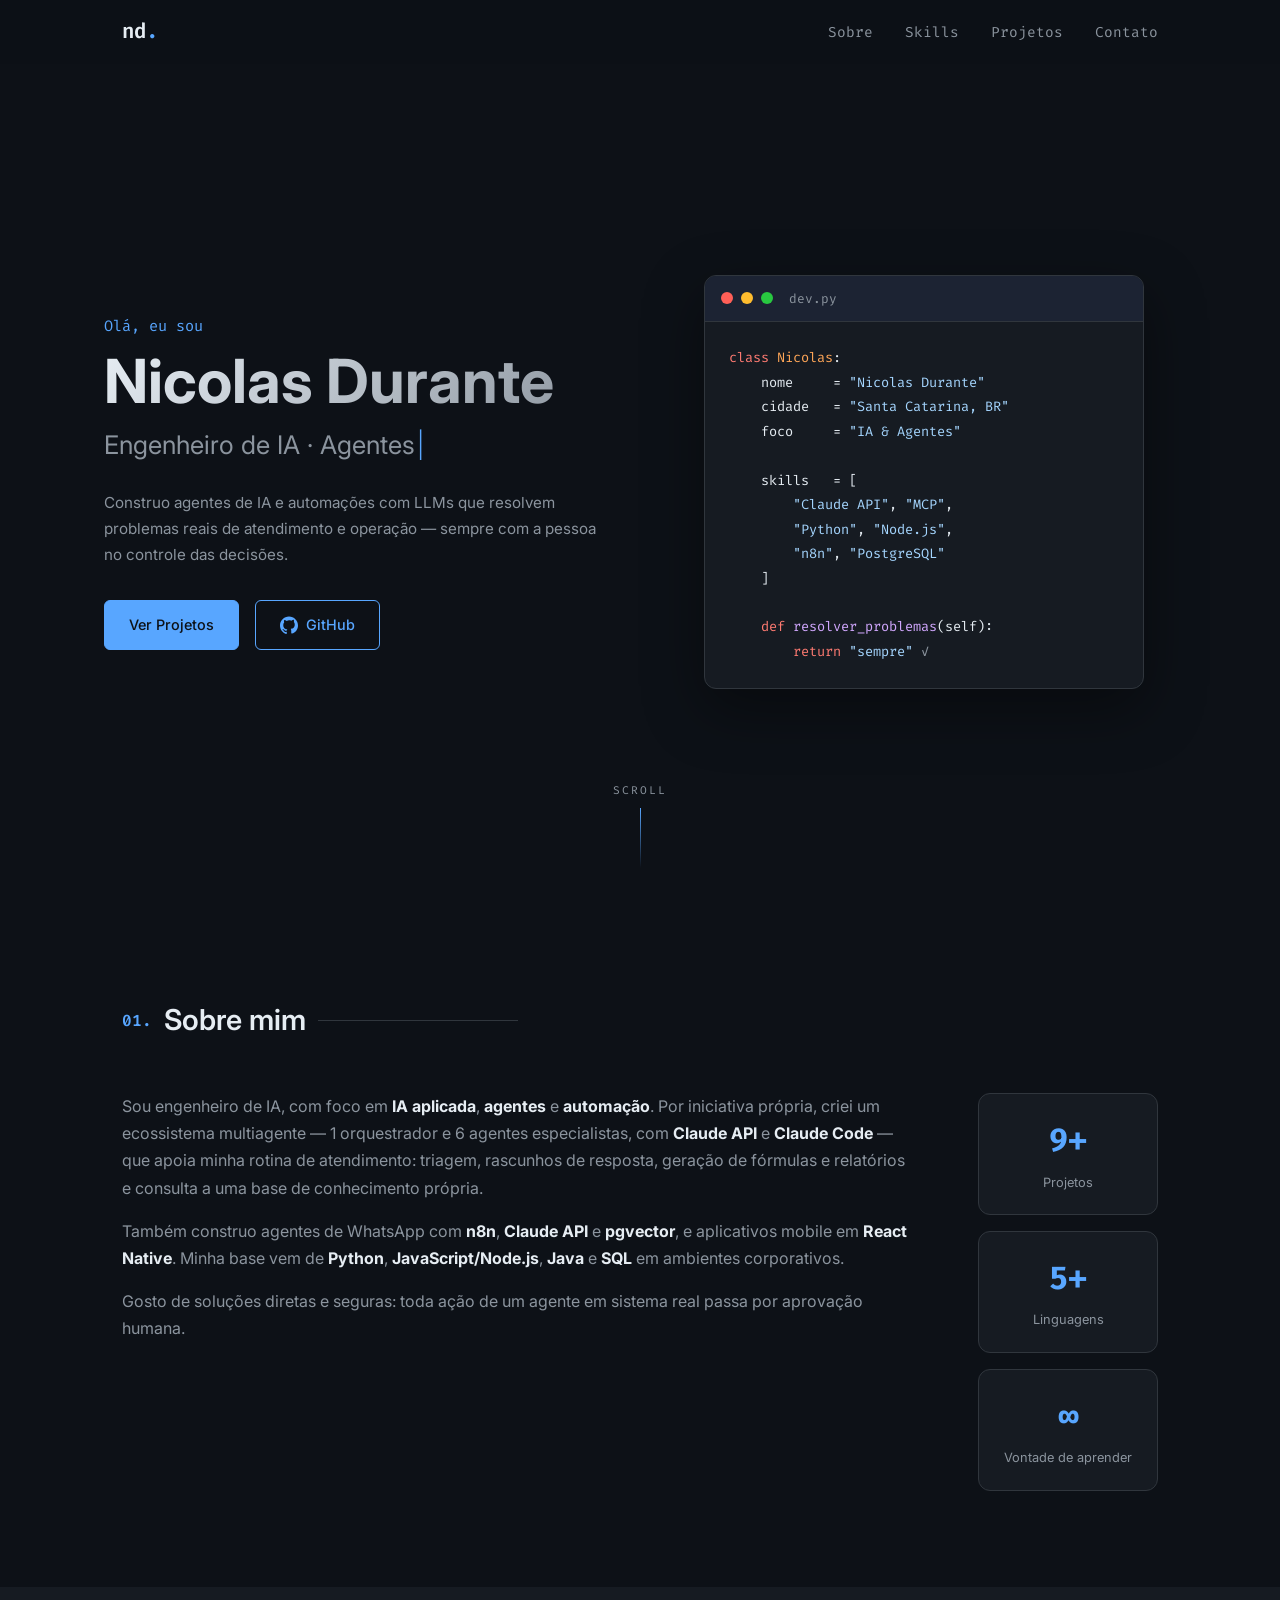
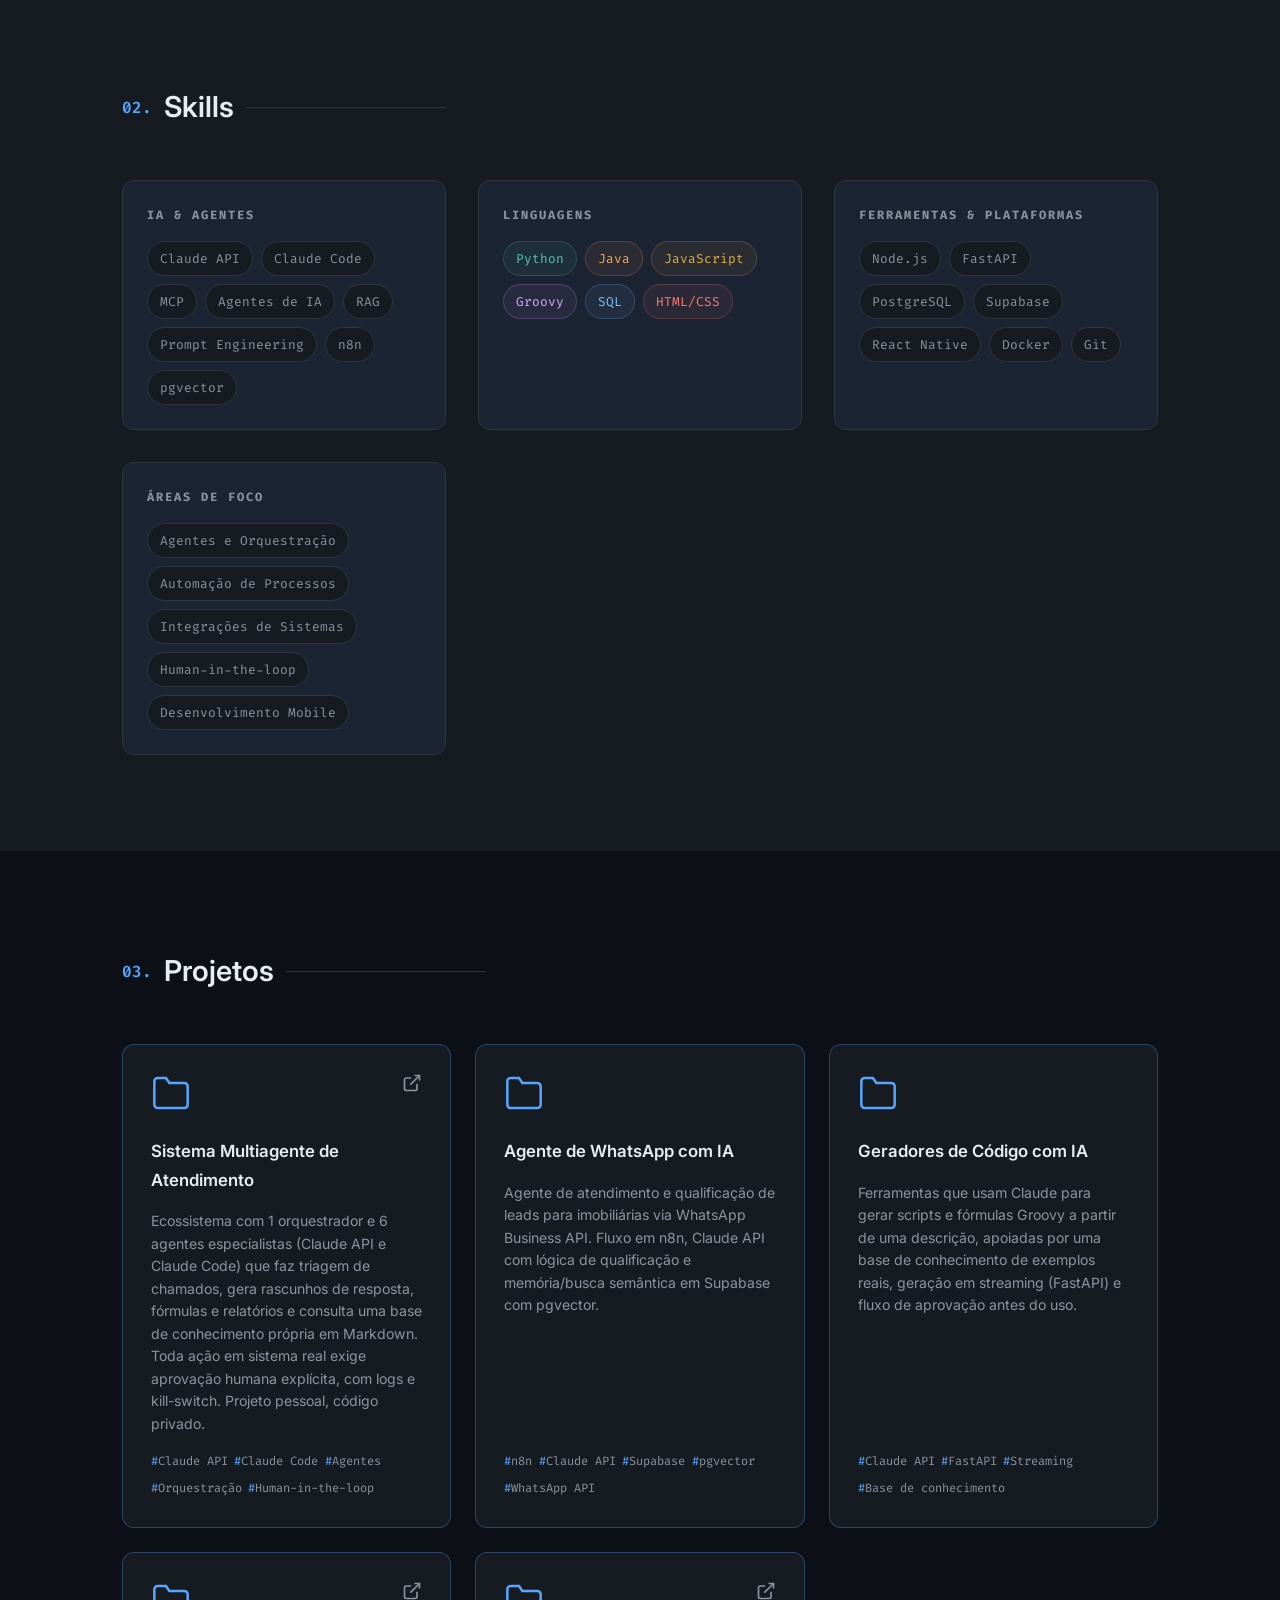
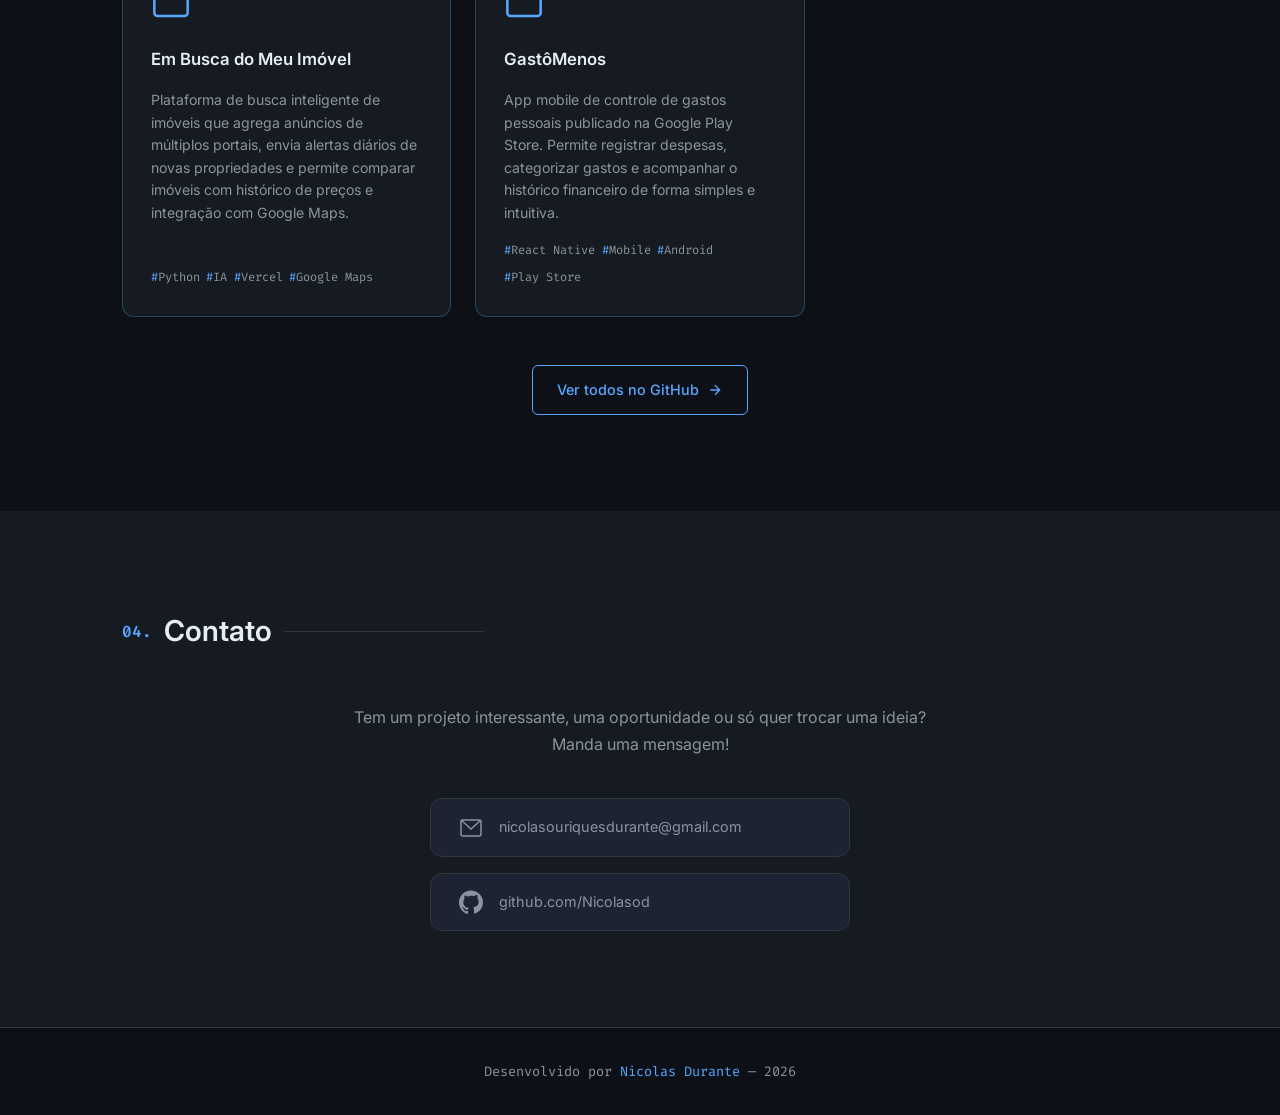
==== index.html @ 7f14b73c "Página visual do sistema multiagente e link no card do portfólio Co-Authored-By: Claude Sonnet 5.5 <" ====
<!DOCTYPE html>
<html lang="pt-BR">
<head>
  <meta charset="UTF-8" />
  <meta name="viewport" content="width=device-width, initial-scale=1.0" />
  <title>Nicolas Durante — Engenheiro de IA | Agentes e Automação</title>
  <meta name="description" content="Nicolas Durante — Engenheiro de IA focado em IA aplicada: agentes, LLMs e automação de processos." />
  <link rel="stylesheet" href="style.css" />
  <link rel="preconnect" href="https://fonts.googleapis.com" />
  <link href="https://fonts.googleapis.com/css2?family=Inter:wght@300;400;500;600;700&family=Fira+Code:wght@400;500&display=swap" rel="stylesheet" />
</head>
<body>

  <!-- NAV -->
  <nav id="navbar">
    <div class="nav-inner">
      <span class="nav-logo">nd<span class="accent">.</span></span>
      <ul class="nav-links">
        <li><a href="#sobre">Sobre</a></li>
        <li><a href="#skills">Skills</a></li>
        <li><a href="#projetos">Projetos</a></li>
        <li><a href="#contato">Contato</a></li>
      </ul>
      <button class="hamburger" id="hamburger" aria-label="Menu">
        <span></span><span></span><span></span>
      </button>
    </div>
  </nav>

  <!-- HERO -->
  <section id="hero">
    <div class="hero-content">
      <p class="hero-greeting">Olá, eu sou</p>
      <h1 class="hero-name">Nicolas Durante</h1>
      <h2 class="hero-role">Engenheiro de IA · <span class="typed-wrapper"><span id="typed"></span><span class="cursor">|</span></span></h2>
      <p class="hero-desc">
        Construo agentes de IA e automações com LLMs que resolvem problemas reais de atendimento e operação — sempre com a pessoa no controle das decisões.
      </p>
      <div class="hero-buttons">
        <a href="#projetos" class="btn btn-primary">Ver Projetos</a>
        <a href="https://github.com/Nicolasod" target="_blank" rel="noopener" class="btn btn-outline">
          <svg width="18" height="18" viewBox="0 0 24 24" fill="currentColor"><path d="M12 .5C5.37.5 0 5.87 0 12.5c0 5.31 3.435 9.815 8.205 11.405.6.11.82-.26.82-.577v-2.234c-3.338.726-4.033-1.416-4.033-1.416-.546-1.387-1.333-1.756-1.333-1.756-1.089-.745.083-.729.083-.729 1.205.084 1.84 1.237 1.84 1.237 1.07 1.834 2.807 1.304 3.492.997.107-.775.418-1.305.762-1.604-2.665-.305-5.467-1.334-5.467-5.931 0-1.311.469-2.381 1.236-3.221-.124-.303-.535-1.524.117-3.176 0 0 1.008-.322 3.301 1.23A11.509 11.509 0 0112 5.803c1.02.005 2.047.138 3.006.404 2.291-1.552 3.297-1.23 3.297-1.23.653 1.653.242 2.874.118 3.176.77.84 1.235 1.911 1.235 3.221 0 4.609-2.807 5.624-5.479 5.921.43.372.823 1.102.823 2.222v3.293c0 .319.218.694.825.576C20.565 22.312 24 17.807 24 12.5 24 5.87 18.627.5 12 .5z"/></svg>
          GitHub
        </a>
      </div>
    </div>
    <div class="hero-visual">
      <div class="code-window">
        <div class="window-bar">
          <span class="dot red"></span>
          <span class="dot yellow"></span>
          <span class="dot green"></span>
          <span class="window-title">dev.py</span>
        </div>
        <pre class="code-body"><span class="kw">class</span> <span class="cls">Nicolas</span>:
    nome     = <span class="str">"Nicolas Durante"</span>
    cidade   = <span class="str">"Santa Catarina, BR"</span>
    foco     = <span class="str">"IA & Agentes"</span>

    skills   = [
        <span class="str">"Claude API"</span>, <span class="str">"MCP"</span>,
        <span class="str">"Python"</span>, <span class="str">"Node.js"</span>,
        <span class="str">"n8n"</span>, <span class="str">"PostgreSQL"</span>
    ]

    <span class="kw">def</span> <span class="fn">resolver_problemas</span>(self):
        <span class="kw">return</span> <span class="str">"sempre"</span> <span class="cm">✓</span></pre>
      </div>
    </div>
    <div class="scroll-indicator">
      <span>scroll</span>
      <div class="scroll-line"></div>
    </div>
  </section>

  <!-- SOBRE -->
  <section id="sobre">
    <div class="container">
      <h2 class="section-title"><span class="accent">01.</span> Sobre mim</h2>
      <div class="sobre-grid">
        <div class="sobre-text">
          <p>
            Sou engenheiro de IA, com foco em <strong>IA aplicada</strong>, <strong>agentes</strong> e <strong>automação</strong>.
            Por iniciativa própria, criei um ecossistema multiagente — 1 orquestrador e 6 agentes especialistas, com
            <strong>Claude API</strong> e <strong>Claude Code</strong> — que apoia minha rotina de atendimento: triagem, rascunhos de resposta,
            geração de fórmulas e relatórios e consulta a uma base de conhecimento própria.
          </p>
          <p>
            Também construo agentes de WhatsApp com <strong>n8n</strong>, <strong>Claude API</strong> e <strong>pgvector</strong>, e aplicativos
            mobile em <strong>React Native</strong>. Minha base vem de <strong>Python</strong>, <strong>JavaScript/Node.js</strong>, <strong>Java</strong>
            e <strong>SQL</strong> em ambientes corporativos.
          </p>
          <p>
            Gosto de soluções diretas e seguras: toda ação de um agente em sistema real passa por aprovação humana.
          </p>
        </div>
        <div class="sobre-cards">
          <div class="stat-card">
            <span class="stat-num">9+</span>
            <span class="stat-label">Projetos</span>
          </div>
          <div class="stat-card">
            <span class="stat-num">5+</span>
            <span class="stat-label">Linguagens</span>
          </div>
          <div class="stat-card">
            <span class="stat-num">∞</span>
            <span class="stat-label">Vontade de aprender</span>
          </div>
        </div>
      </div>
    </div>
  </section>

  <!-- SKILLS -->
  <section id="skills">
    <div class="container">
      <h2 class="section-title"><span class="accent">02.</span> Skills</h2>
      <div class="skills-grid">

        <div class="skill-group">
          <h3 class="skill-group-title">IA & Agentes</h3>
          <div class="skill-tags">
            <span class="tag">Claude API</span>
            <span class="tag">Claude Code</span>
            <span class="tag">MCP</span>
            <span class="tag">Agentes de IA</span>
            <span class="tag">RAG</span>
            <span class="tag">Prompt Engineering</span>
            <span class="tag">n8n</span>
            <span class="tag">pgvector</span>
          </div>
        </div>

        <div class="skill-group">
          <h3 class="skill-group-title">Linguagens</h3>
          <div class="skill-tags">
            <span class="tag tag-python">Python</span>
            <span class="tag tag-java">Java</span>
            <span class="tag tag-js">JavaScript</span>
            <span class="tag tag-groovy">Groovy</span>
            <span class="tag tag-sql">SQL</span>
            <span class="tag tag-html">HTML/CSS</span>
          </div>
        </div>

        <div class="skill-group">
          <h3 class="skill-group-title">Ferramentas & Plataformas</h3>
          <div class="skill-tags">
            <span class="tag">Node.js</span>
            <span class="tag">FastAPI</span>
            <span class="tag">PostgreSQL</span>
            <span class="tag">Supabase</span>
            <span class="tag">React Native</span>
            <span class="tag">Docker</span>
            <span class="tag">Git</span>
          </div>
        </div>

        <div class="skill-group">
          <h3 class="skill-group-title">Áreas de foco</h3>
          <div class="skill-tags">
            <span class="tag">Agentes e Orquestração</span>
            <span class="tag">Automação de Processos</span>
            <span class="tag">Integrações de Sistemas</span>
            <span class="tag">Human-in-the-loop</span>
            <span class="tag">Desenvolvimento Mobile</span>
          </div>
        </div>

      </div>
    </div>
  </section>

  <!-- PROJETOS -->
  <section id="projetos">
    <div class="container">
      <h2 class="section-title"><span class="accent">03.</span> Projetos</h2>
      <div class="projects-grid">

        <article class="project-card featured">
          <div class="project-top">
            <div class="folder-icon">
              <svg width="40" height="40" viewBox="0 0 24 24" fill="none" stroke="currentColor" stroke-width="1.5"><path d="M22 19a2 2 0 0 1-2 2H4a2 2 0 0 1-2-2V5a2 2 0 0 1 2-2h5l2 3h9a2 2 0 0 1 2 2z"/></svg>
            </div>
            <div class="project-links">
              <a href="multiagente.html" title="Ver arquitetura e detalhes">
                <svg width="20" height="20" viewBox="0 0 24 24" fill="none" stroke="currentColor" stroke-width="2"><path d="M18 13v6a2 2 0 0 1-2 2H5a2 2 0 0 1-2-2V8a2 2 0 0 1 2-2h6"/><polyline points="15 3 21 3 21 9"/><line x1="10" y1="14" x2="21" y2="3"/></svg>
              </a>
            </div>
          </div>
          <h3 class="project-name"><a href="multiagente.html" style="color:inherit;text-decoration:none;">Sistema Multiagente de Atendimento</a></h3>
          <p class="project-desc">
            Ecossistema com 1 orquestrador e 6 agentes especialistas (Claude API e Claude Code) que faz triagem de chamados, gera rascunhos de resposta, fórmulas e relatórios e consulta uma base de conhecimento própria em Markdown. Toda ação em sistema real exige aprovação humana explícita, com logs e kill-switch. Projeto pessoal, código privado.
          </p>
          <div class="project-tags">
            <span class="ptag">Claude API</span>
            <span class="ptag">Claude Code</span>
            <span class="ptag">Agentes</span>
            <span class="ptag">Orquestração</span>
            <span class="ptag">Human-in-the-loop</span>
          </div>
        </article>

        <article class="project-card featured">
          <div class="project-top">
            <div class="folder-icon">
              <svg width="40" height="40" viewBox="0 0 24 24" fill="none" stroke="currentColor" stroke-width="1.5"><path d="M22 19a2 2 0 0 1-2 2H4a2 2 0 0 1-2-2V5a2 2 0 0 1 2-2h5l2 3h9a2 2 0 0 1 2 2z"/></svg>
            </div>
          </div>
          <h3 class="project-name">Agente de WhatsApp com IA</h3>
          <p class="project-desc">
            Agente de atendimento e qualificação de leads para imobiliárias via WhatsApp Business API. Fluxo em n8n, Claude API com lógica de qualificação e memória/busca semântica em Supabase com pgvector.
          </p>
          <div class="project-tags">
            <span class="ptag">n8n</span>
            <span class="ptag">Claude API</span>
            <span class="ptag">Supabase</span>
            <span class="ptag">pgvector</span>
            <span class="ptag">WhatsApp API</span>
          </div>
        </article>

        <article class="project-card featured">
          <div class="project-top">
            <div class="folder-icon">
              <svg width="40" height="40" viewBox="0 0 24 24" fill="none" stroke="currentColor" stroke-width="1.5"><path d="M22 19a2 2 0 0 1-2 2H4a2 2 0 0 1-2-2V5a2 2 0 0 1 2-2h5l2 3h9a2 2 0 0 1 2 2z"/></svg>
            </div>
          </div>
          <h3 class="project-name">Geradores de Código com IA</h3>
          <p class="project-desc">
            Ferramentas que usam Claude para gerar scripts e fórmulas Groovy a partir de uma descrição, apoiadas por uma base de conhecimento de exemplos reais, geração em streaming (FastAPI) e fluxo de aprovação antes do uso.
          </p>
          <div class="project-tags">
            <span class="ptag">Claude API</span>
            <span class="ptag">FastAPI</span>
            <span class="ptag">Streaming</span>
            <span class="ptag">Base de conhecimento</span>
          </div>
        </article>

        <article class="project-card featured">
          <div class="project-top">
            <div class="folder-icon">
              <svg width="40" height="40" viewBox="0 0 24 24" fill="none" stroke="currentColor" stroke-width="1.5"><path d="M22 19a2 2 0 0 1-2 2H4a2 2 0 0 1-2-2V5a2 2 0 0 1 2-2h5l2 3h9a2 2 0 0 1 2 2z"/></svg>
            </div>
            <div class="project-links">
              <a href="https://em-busca-do-meu-imovel.vercel.app/" target="_blank" rel="noopener" title="Ver site">
                <svg width="20" height="20" viewBox="0 0 24 24" fill="none" stroke="currentColor" stroke-width="2"><path d="M18 13v6a2 2 0 0 1-2 2H5a2 2 0 0 1-2-2V8a2 2 0 0 1 2-2h6"/><polyline points="15 3 21 3 21 9"/><line x1="10" y1="14" x2="21" y2="3"/></svg>
              </a>
            </div>
          </div>
          <h3 class="project-name">Em Busca do Meu Imóvel</h3>
          <p class="project-desc">
            Plataforma de busca inteligente de imóveis que agrega anúncios de múltiplos portais, envia alertas diários de novas propriedades e permite comparar imóveis com histórico de preços e integração com Google Maps.
          </p>
          <div class="project-tags">
            <span class="ptag">Python</span>
            <span class="ptag">IA</span>
            <span class="ptag">Vercel</span>
            <span class="ptag">Google Maps</span>
          </div>
        </article>

        <article class="project-card featured">
          <div class="project-top">
            <div class="folder-icon">
              <svg width="40" height="40" viewBox="0 0 24 24" fill="none" stroke="currentColor" stroke-width="1.5"><path d="M22 19a2 2 0 0 1-2 2H4a2 2 0 0 1-2-2V5a2 2 0 0 1 2-2h5l2 3h9a2 2 0 0 1 2 2z"/></svg>
            </div>
            <div class="project-links">
              <a href="https://play.google.com/store/apps/details?id=com.gastomenos.app" target="_blank" rel="noopener" title="Ver na Play Store">
                <svg width="20" height="20" viewBox="0 0 24 24" fill="none" stroke="currentColor" stroke-width="2"><path d="M18 13v6a2 2 0 0 1-2 2H5a2 2 0 0 1-2-2V8a2 2 0 0 1 2-2h6"/><polyline points="15 3 21 3 21 9"/><line x1="10" y1="14" x2="21" y2="3"/></svg>
              </a>
            </div>
          </div>
          <h3 class="project-name">GastôMenos</h3>
          <p class="project-desc">
            App mobile de controle de gastos pessoais publicado na Google Play Store. Permite registrar despesas, categorizar gastos e acompanhar o histórico financeiro de forma simples e intuitiva.
          </p>
          <div class="project-tags">
            <span class="ptag">React Native</span>
            <span class="ptag">Mobile</span>
            <span class="ptag">Android</span>
            <span class="ptag">Play Store</span>
          </div>
        </article>

      </div>

      <div class="see-more">
        <a href="https://github.com/Nicolasod" target="_blank" rel="noopener" class="btn btn-outline">
          Ver todos no GitHub
          <svg width="16" height="16" viewBox="0 0 24 24" fill="none" stroke="currentColor" stroke-width="2"><path d="M5 12h14M12 5l7 7-7 7"/></svg>
        </a>
      </div>
    </div>
  </section>

  <!-- CONTATO -->
  <section id="contato">
    <div class="container">
      <h2 class="section-title"><span class="accent">04.</span> Contato</h2>
      <div class="contato-wrapper">
        <p class="contato-desc">
          Tem um projeto interessante, uma oportunidade ou só quer trocar uma ideia? Manda uma mensagem!
        </p>
        <div class="contato-links">
          <a href="mailto:nicolasouriquesdurante@gmail.com" class="contato-card">
            <svg width="24" height="24" viewBox="0 0 24 24" fill="none" stroke="currentColor" stroke-width="1.5"><rect x="2" y="4" width="20" height="16" rx="2"/><polyline points="2,4 12,13 22,4"/></svg>
            <span>nicolasouriquesdurante@gmail.com</span>
          </a>
          <a href="https://github.com/Nicolasod" target="_blank" rel="noopener" class="contato-card">
            <svg width="24" height="24" viewBox="0 0 24 24" fill="currentColor"><path d="M12 .5C5.37.5 0 5.87 0 12.5c0 5.31 3.435 9.815 8.205 11.405.6.11.82-.26.82-.577v-2.234c-3.338.726-4.033-1.416-4.033-1.416-.546-1.387-1.333-1.756-1.333-1.756-1.089-.745.083-.729.083-.729 1.205.084 1.84 1.237 1.84 1.237 1.07 1.834 2.807 1.304 3.492.997.107-.775.418-1.305.762-1.604-2.665-.305-5.467-1.334-5.467-5.931 0-1.311.469-2.381 1.236-3.221-.124-.303-.535-1.524.117-3.176 0 0 1.008-.322 3.301 1.23A11.509 11.509 0 0112 5.803c1.02.005 2.047.138 3.006.404 2.291-1.552 3.297-1.23 3.297-1.23.653 1.653.242 2.874.118 3.176.77.84 1.235 1.911 1.235 3.221 0 4.609-2.807 5.624-5.479 5.921.43.372.823 1.102.823 2.222v3.293c0 .319.218.694.825.576C20.565 22.312 24 17.807 24 12.5 24 5.87 18.627.5 12 .5z"/></svg>
            <span>github.com/Nicolasod</span>
          </a>
        </div>
      </div>
    </div>
  </section>

  <!-- FOOTER -->
  <footer>
    <p>Desenvolvido por <span class="accent">Nicolas Durante</span> &mdash; 2026</p>
  </footer>

  <script src="script.js"></script>
</body>
</html>
---- style.css ----
/* ─── Reset & Base ─────────────────────────────────────── */
*, *::before, *::after { box-sizing: border-box; margin: 0; padding: 0; }

:root {
  --bg:        #0d1117;
  --bg2:       #161b22;
  --bg3:       #1c2333;
  --border:    #30363d;
  --text:      #e6edf3;
  --muted:     #8b949e;
  --accent:    #58a6ff;
  --accent2:   #bc8cff;
  --green:     #3fb950;
  --red:       #ff7b72;
  --yellow:    #e3b341;
  --radius:    12px;
  --radius-sm: 6px;
  --nav-h:     64px;
  --font:      'Inter', system-ui, sans-serif;
  --mono:      'Fira Code', monospace;
  --transition: 0.2s ease;
}

html { scroll-behavior: smooth; }

body {
  font-family: var(--font);
  background: var(--bg);
  color: var(--text);
  line-height: 1.7;
  overflow-x: hidden;
}

a { color: inherit; text-decoration: none; }
img { max-width: 100%; }

.accent { color: var(--accent); }
.container { max-width: 1100px; margin: 0 auto; padding: 0 2rem; }

/* ─── Scrollbar ─────────────────────────────────────────── */
::-webkit-scrollbar { width: 6px; }
::-webkit-scrollbar-track { background: var(--bg); }
::-webkit-scrollbar-thumb { background: var(--border); border-radius: 3px; }

/* ─── Nav ───────────────────────────────────────────────── */
#navbar {
  position: fixed; top: 0; left: 0; right: 0; z-index: 100;
  height: var(--nav-h);
  background: rgba(13, 17, 23, 0.85);
  backdrop-filter: blur(12px);
  border-bottom: 1px solid transparent;
  transition: border-color 0.3s;
}
#navbar.scrolled { border-bottom-color: var(--border); }

.nav-inner {
  max-width: 1100px; margin: 0 auto; padding: 0 2rem;
  height: 100%; display: flex; align-items: center; gap: 2rem;
}

.nav-logo {
  font-family: var(--mono);
  font-size: 1.3rem; font-weight: 600;
  color: var(--text); margin-right: auto;
}

.nav-links {
  list-style: none; display: flex; gap: 2rem;
}
.nav-links a {
  font-size: .9rem; color: var(--muted);
  transition: color var(--transition);
  font-family: var(--mono);
}
.nav-links a:hover { color: var(--accent); }

.hamburger {
  display: none; flex-direction: column; gap: 5px;
  background: none; border: none; cursor: pointer; padding: 4px;
}
.hamburger span {
  display: block; width: 22px; height: 2px;
  background: var(--text); border-radius: 2px;
  transition: var(--transition);
}

/* ─── Hero ──────────────────────────────────────────────── */
#hero {
  min-height: 100vh;
  display: grid;
  grid-template-columns: 1fr 1fr;
  align-items: center;
  gap: 4rem;
  padding: calc(var(--nav-h) + 4rem) 4rem 4rem;
  max-width: 1200px; margin: 0 auto;
  position: relative;
}

.hero-greeting {
  font-family: var(--mono);
  font-size: .95rem; color: var(--accent);
  margin-bottom: .5rem;
}

.hero-name {
  font-size: clamp(2.2rem, 5vw, 3.8rem);
  font-weight: 700; line-height: 1.1;
  margin-bottom: .5rem;
  background: linear-gradient(135deg, #e6edf3 0%, #8b949e 100%);
  -webkit-background-clip: text; -webkit-text-fill-color: transparent;
}

.hero-role {
  font-size: clamp(1.1rem, 2.5vw, 1.6rem);
  font-weight: 400; color: var(--muted);
  margin-bottom: 1.5rem;
  min-height: 2.2rem;
}

.typed-wrapper { display: inline-flex; align-items: center; gap: 2px; }
.cursor {
  color: var(--accent);
  animation: blink 1s step-end infinite;
  font-weight: 300;
}
@keyframes blink { 0%,100%{opacity:1} 50%{opacity:0} }

.hero-desc {
  color: var(--muted); max-width: 520px;
  margin-bottom: 2rem; font-size: .95rem;
}

.hero-buttons { display: flex; gap: 1rem; flex-wrap: wrap; }

.btn {
  display: inline-flex; align-items: center; gap: .5rem;
  padding: .75rem 1.5rem; border-radius: var(--radius-sm);
  font-size: .9rem; font-weight: 500;
  transition: all var(--transition); cursor: pointer;
}
.btn-primary {
  background: var(--accent); color: #0d1117;
  border: 1px solid var(--accent);
}
.btn-primary:hover { background: #79b8ff; border-color: #79b8ff; }
.btn-outline {
  background: transparent; color: var(--accent);
  border: 1px solid var(--accent);
}
.btn-outline:hover { background: rgba(88,166,255,.1); }

/* Code window */
.hero-visual { display: flex; align-items: center; justify-content: center; }

.code-window {
  background: var(--bg2);
  border: 1px solid var(--border);
  border-radius: var(--radius);
  overflow: hidden;
  width: 100%; max-width: 440px;
  box-shadow: 0 20px 60px rgba(0,0,0,0.4);
}

.window-bar {
  background: var(--bg3);
  padding: .75rem 1rem;
  display: flex; align-items: center; gap: .5rem;
  border-bottom: 1px solid var(--border);
}
.dot {
  width: 12px; height: 12px; border-radius: 50%;
}
.dot.red    { background: #ff5f57; }
.dot.yellow { background: #febc2e; }
.dot.green  { background: #28c840; }
.window-title {
  font-family: var(--mono); font-size: .8rem;
  color: var(--muted); margin-left: .5rem;
}

.code-body {
  font-family: var(--mono); font-size: .85rem;
  padding: 1.5rem; line-height: 1.8;
  white-space: pre; overflow-x: auto;
}
.kw  { color: #ff7b72; }
.cls { color: #ffa657; }
.fn  { color: #d2a8ff; }
.str { color: #a5d6ff; }
.cm  { color: var(--muted); }

/* Scroll indicator */
.scroll-indicator {
  position: absolute; bottom: 2rem; left: 50%; transform: translateX(-50%);
  display: flex; flex-direction: column; align-items: center; gap: .5rem;
}
.scroll-indicator span {
  font-family: var(--mono); font-size: .7rem; color: var(--muted);
  letter-spacing: 2px; text-transform: uppercase;
}
.scroll-line {
  width: 1px; height: 60px;
  background: linear-gradient(to bottom, var(--accent), transparent);
  animation: scrollDown 2s ease-in-out infinite;
}
@keyframes scrollDown { 0%{opacity:1;transform:scaleY(1)} 100%{opacity:0;transform:scaleY(.3) translateY(30px)} }

/* ─── Section common ────────────────────────────────────── */
section { padding: 6rem 0; }

.section-title {
  font-size: clamp(1.4rem, 2.5vw, 1.8rem);
  font-weight: 600; margin-bottom: 3rem;
  display: flex; align-items: center; gap: .75rem;
}
.section-title .accent {
  font-family: var(--mono); font-size: 1rem;
}
.section-title::after {
  content: ''; display: block; flex: 1; max-width: 200px;
  height: 1px; background: var(--border);
}

/* ─── Sobre ─────────────────────────────────────────────── */
.sobre-grid {
  display: grid; grid-template-columns: 1fr auto;
  gap: 4rem; align-items: start;
}
.sobre-text p { color: var(--muted); margin-bottom: 1rem; }
.sobre-text strong { color: var(--text); }

.sobre-cards {
  display: flex; flex-direction: column; gap: 1rem;
  min-width: 180px;
}
.stat-card {
  background: var(--bg2); border: 1px solid var(--border);
  border-radius: var(--radius); padding: 1.2rem 1.5rem;
  text-align: center;
  transition: border-color var(--transition);
}
.stat-card:hover { border-color: var(--accent); }
.stat-num {
  display: block; font-size: 2rem; font-weight: 700;
  color: var(--accent); font-family: var(--mono);
}
.stat-label {
  font-size: .8rem; color: var(--muted);
}

/* ─── Skills ────────────────────────────────────────────── */
#skills { background: var(--bg2); }

.skills-grid {
  display: grid; grid-template-columns: repeat(auto-fit, minmax(280px, 1fr));
  gap: 2rem;
}
.skill-group {
  background: var(--bg3); border: 1px solid var(--border);
  border-radius: var(--radius); padding: 1.5rem;
}
.skill-group-title {
  font-size: .75rem; text-transform: uppercase; letter-spacing: 2px;
  color: var(--muted); margin-bottom: 1rem; font-family: var(--mono);
}
.skill-tags { display: flex; flex-wrap: wrap; gap: .5rem; }

.tag {
  padding: .35rem .75rem; border-radius: 20px;
  font-size: .8rem; font-family: var(--mono);
  background: var(--bg2); border: 1px solid var(--border);
  color: var(--muted); transition: all var(--transition);
}
.tag:hover { color: var(--text); border-color: var(--muted); }
.tag-python  { color: #4ec9b0; border-color: #4ec9b033; background: #4ec9b011; }
.tag-java    { color: #ffa657; border-color: #ffa65733; background: #ffa65711; }
.tag-js      { color: #e3b341; border-color: #e3b34133; background: #e3b34111; }
.tag-groovy  { color: #d2a8ff; border-color: #d2a8ff33; background: #d2a8ff11; }
.tag-sql     { color: #79c0ff; border-color: #79c0ff33; background: #79c0ff11; }
.tag-html    { color: #ff7b72; border-color: #ff7b7233; background: #ff7b7211; }

/* ─── Projects ──────────────────────────────────────────── */
.projects-grid {
  display: grid;
  grid-template-columns: repeat(auto-fill, minmax(320px, 1fr));
  gap: 1.5rem;
}

.project-card {
  background: var(--bg2); border: 1px solid var(--border);
  border-radius: var(--radius); padding: 1.75rem;
  display: flex; flex-direction: column; gap: 1rem;
  transition: transform var(--transition), border-color var(--transition), box-shadow var(--transition);
  position: relative;
}
.project-card::before {
  content: ''; position: absolute; inset: 0;
  background: linear-gradient(135deg, rgba(88,166,255,0.04) 0%, transparent 60%);
  opacity: 0; transition: opacity var(--transition);
  pointer-events: none;
}
.project-card:hover {
  transform: translateY(-4px);
  border-color: var(--accent);
  box-shadow: 0 8px 30px rgba(88,166,255,.1);
}
.project-card:hover::before { opacity: 1; }

.project-card.featured { border-color: rgba(88,166,255,.3); }

.project-top {
  display: flex; justify-content: space-between; align-items: flex-start;
}
.folder-icon { color: var(--accent); }

.project-links { display: flex; gap: .75rem; }
.project-links a {
  color: var(--muted); transition: color var(--transition);
  display: flex; align-items: center;
}
.project-links a:hover { color: var(--text); }

.project-name {
  font-size: 1.05rem; font-weight: 600; color: var(--text);
}
.project-desc {
  font-size: .88rem; color: var(--muted); flex: 1; line-height: 1.6;
}

.project-tags { display: flex; flex-wrap: wrap; gap: .4rem; margin-top: auto; }
.ptag {
  font-family: var(--mono); font-size: .75rem;
  color: var(--muted);
}
.ptag::before { content: '#'; color: var(--accent); }

.see-more {
  text-align: center; margin-top: 3rem;
}

/* ─── Contato ───────────────────────────────────────────── */
#contato { background: var(--bg2); }

.contato-wrapper {
  max-width: 600px; margin: 0 auto; text-align: center;
}
.contato-desc {
  color: var(--muted); margin-bottom: 2.5rem; font-size: 1rem;
}

.contato-links {
  display: flex; flex-direction: column; gap: 1rem; align-items: center;
}
.contato-card {
  display: flex; align-items: center; gap: 1rem;
  background: var(--bg3); border: 1px solid var(--border);
  border-radius: var(--radius); padding: 1rem 1.75rem;
  width: 100%; max-width: 420px;
  transition: all var(--transition); color: var(--muted);
}
.contato-card:hover {
  border-color: var(--accent); color: var(--text);
  transform: translateY(-2px);
}
.contato-card span { font-size: .9rem; }

/* ─── Footer ────────────────────────────────────────────── */
footer {
  text-align: center; padding: 2rem;
  border-top: 1px solid var(--border);
  font-size: .85rem; color: var(--muted);
  font-family: var(--mono);
}

/* ─── Reveal animation ──────────────────────────────────── */
.reveal {
  opacity: 0; transform: translateY(30px);
  transition: opacity 0.6s ease, transform 0.6s ease;
}
.reveal.visible { opacity: 1; transform: translateY(0); }

/* ─── Responsive ────────────────────────────────────────── */
@media (max-width: 900px) {
  #hero {
    grid-template-columns: 1fr;
    padding: calc(var(--nav-h) + 3rem) 2rem 3rem;
    text-align: center;
  }
  .hero-buttons { justify-content: center; }
  .hero-desc { margin: 0 auto 2rem; }
  .hero-visual { justify-content: center; }
  .scroll-indicator { display: none; }

  .sobre-grid {
    grid-template-columns: 1fr;
  }
  .sobre-cards {
    flex-direction: row; flex-wrap: wrap; justify-content: center;
  }
  .stat-card { min-width: 130px; }
}

@media (max-width: 640px) {
  .nav-links { display: none; }
  .hamburger { display: flex; }
  .nav-links.open {
    display: flex; flex-direction: column; gap: 1rem;
    position: fixed; top: var(--nav-h); left: 0; right: 0;
    background: var(--bg2); border-bottom: 1px solid var(--border);
    padding: 1.5rem 2rem;
  }

  .projects-grid { grid-template-columns: 1fr; }
  .skills-grid   { grid-template-columns: 1fr; }
  section { padding: 4rem 0; }
}
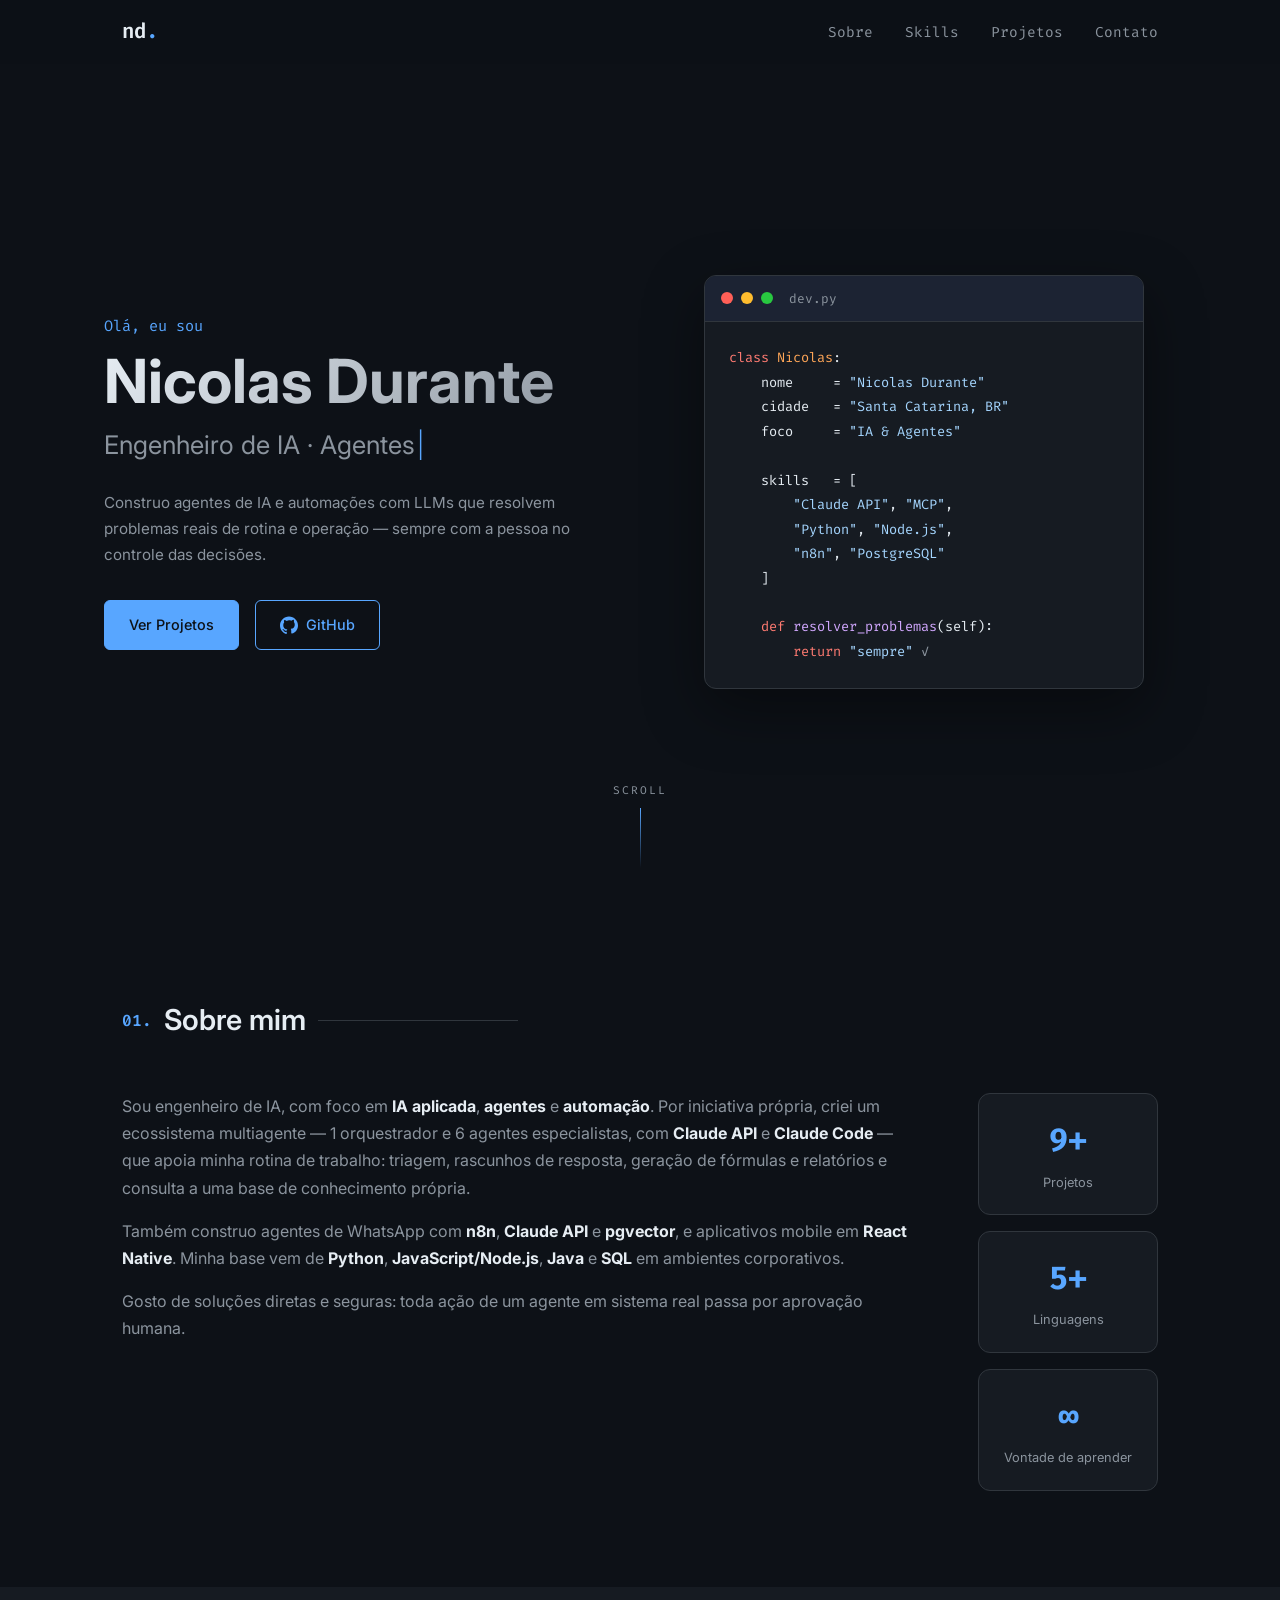
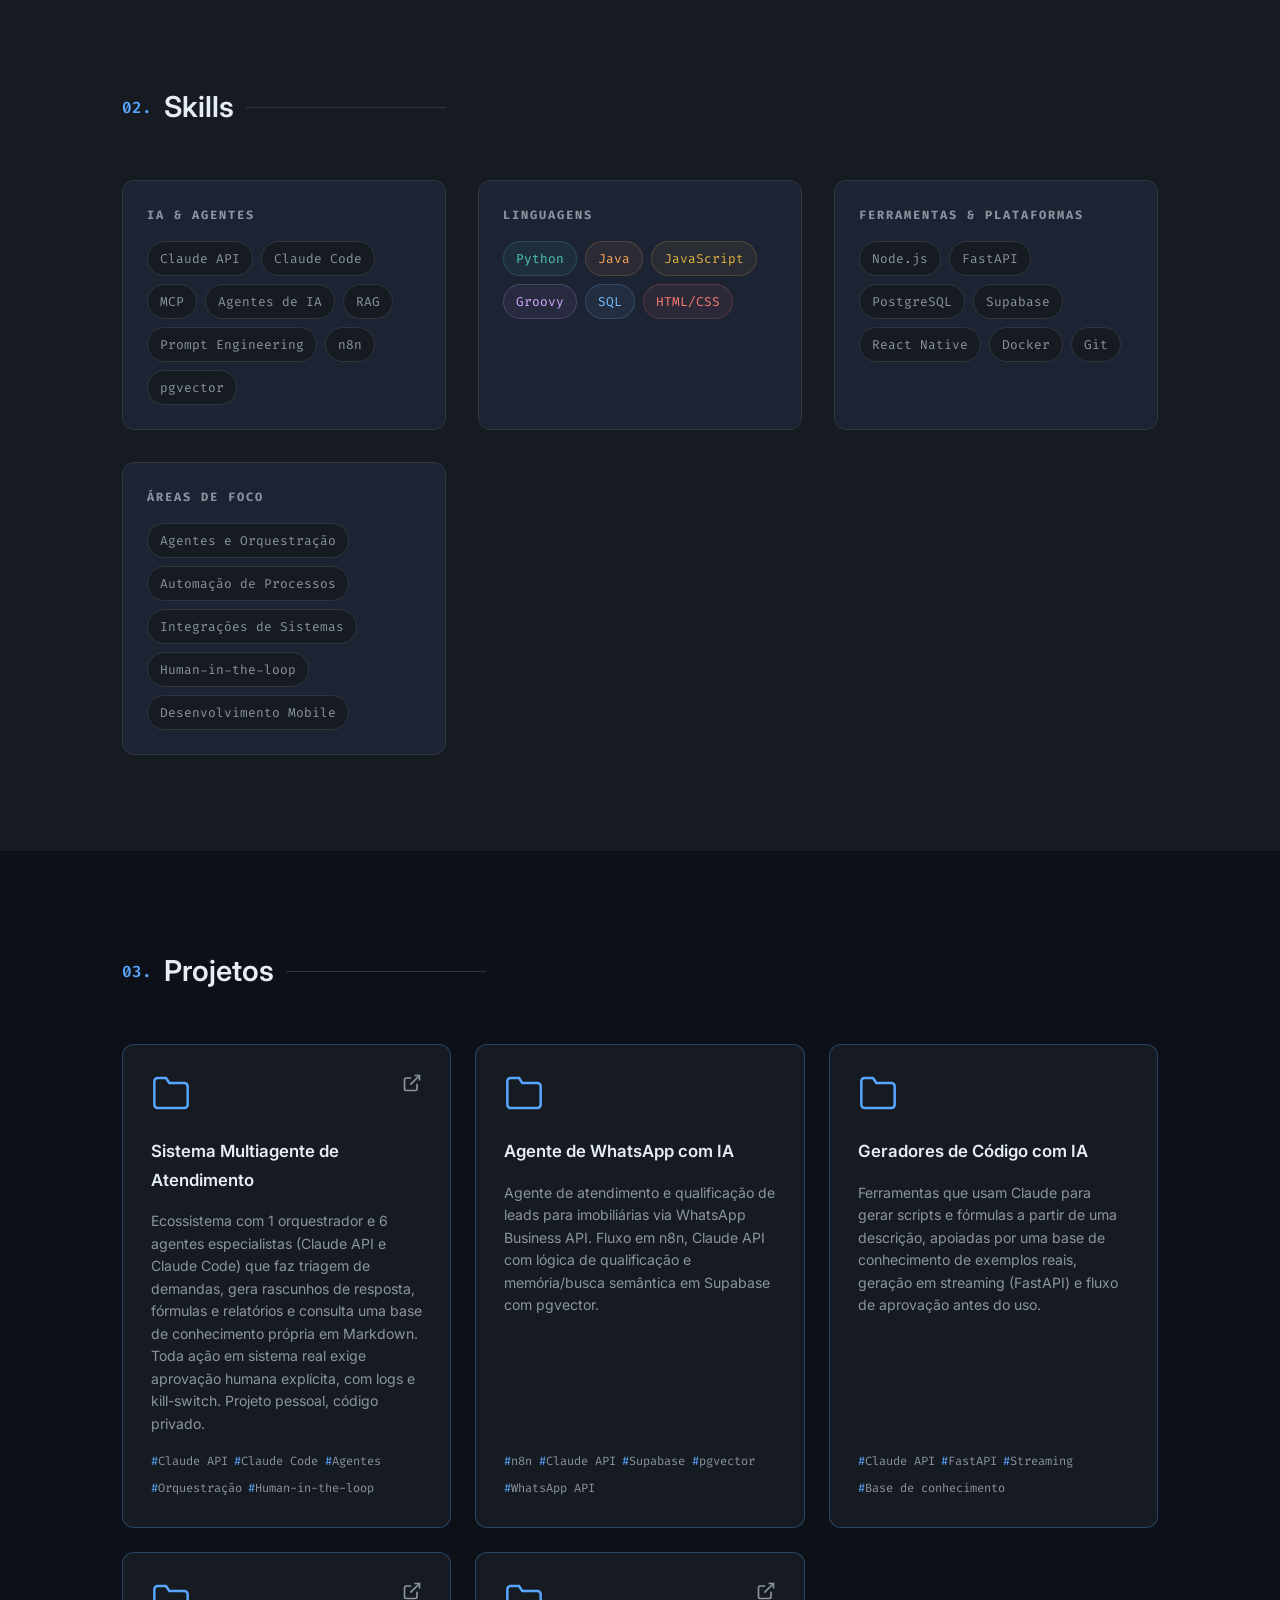
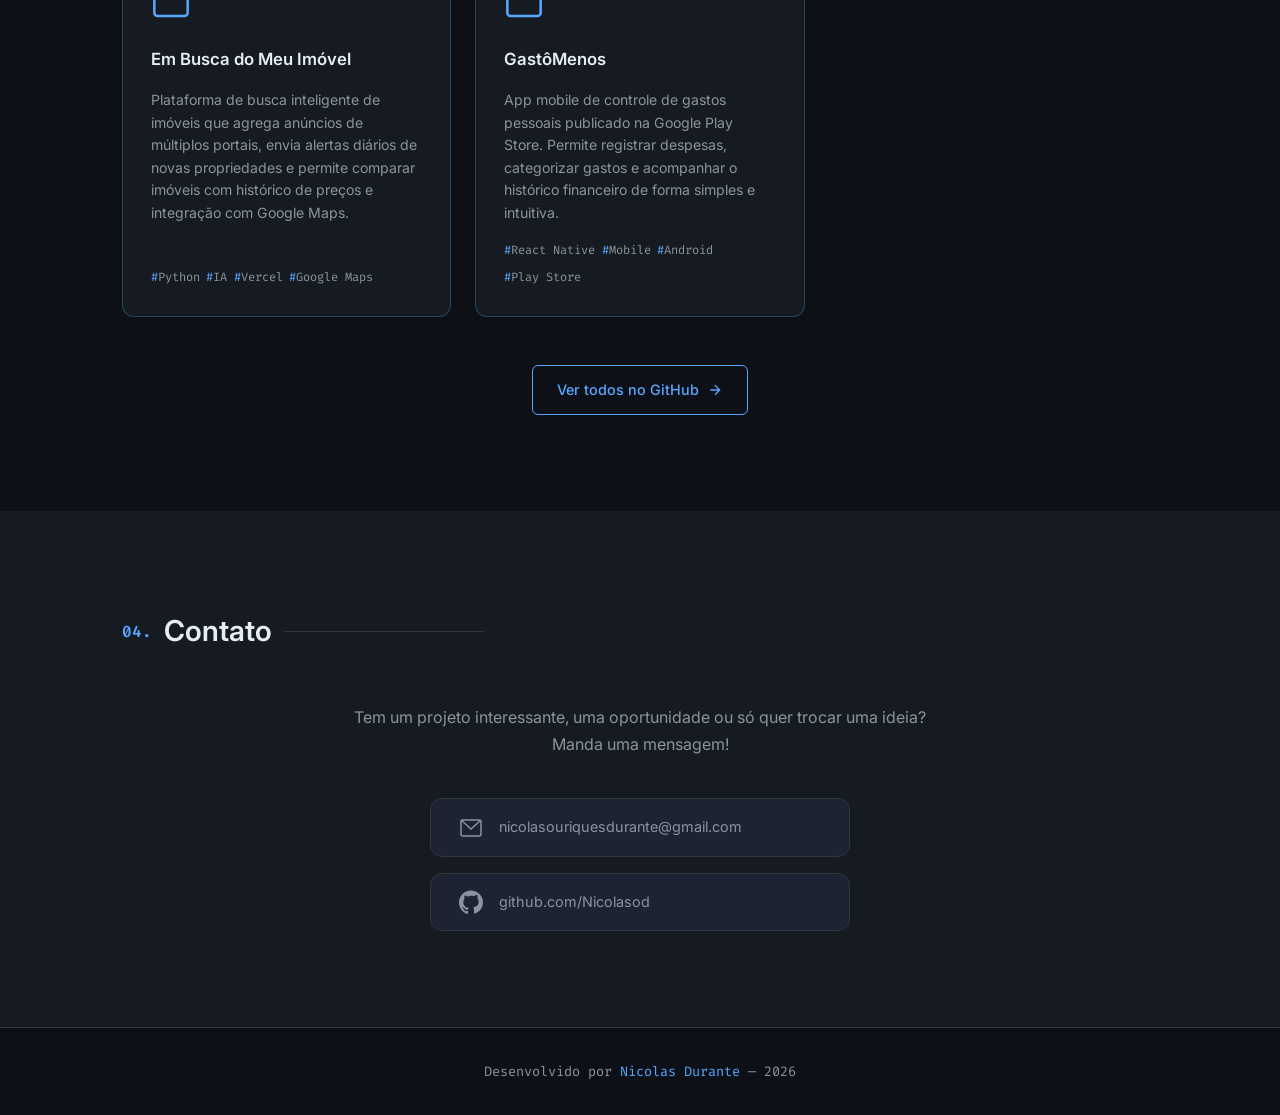
==== commit 6be5a0c1: "Generaliza termos restantes no portfolio e na pagina multiagente Co-Authored-By: Claude Sonnet 5.5 <" ====
--- a/index.html
+++ b/index.html
@@ -5,6 +5,15 @@
   <meta name="viewport" content="width=device-width, initial-scale=1.0" />
   <title>Nicolas Durante — Engenheiro de IA | Agentes e Automação</title>
   <meta name="description" content="Nicolas Durante — Engenheiro de IA focado em IA aplicada: agentes, LLMs e automação de processos." />
+  <meta property="og:type" content="website" />
+  <meta property="og:title" content="Nicolas Durante | Engenheiro de IA" />
+  <meta property="og:description" content="Agentes, automação e orquestração. Projetos e arquitetura." />
+  <meta property="og:url" content="https://nicolasod.github.io/" />
+  <meta property="og:image" content="https://nicolasod.github.io/img/og-portfolio.png" />
+  <meta property="og:image:width" content="1200" />
+  <meta property="og:image:height" content="630" />
+  <meta name="twitter:card" content="summary_large_image" />
+  <meta name="twitter:image" content="https://nicolasod.github.io/img/og-portfolio.png" />
   <link rel="stylesheet" href="style.css" />
   <link rel="preconnect" href="https://fonts.googleapis.com" />
   <link href="https://fonts.googleapis.com/css2?family=Inter:wght@300;400;500;600;700&family=Fira+Code:wght@400;500&display=swap" rel="stylesheet" />
@@ -34,7 +43,7 @@
       <h1 class="hero-name">Nicolas Durante</h1>
       <h2 class="hero-role">Engenheiro de IA · <span class="typed-wrapper"><span id="typed"></span><span class="cursor">|</span></span></h2>
       <p class="hero-desc">
-        Construo agentes de IA e automações com LLMs que resolvem problemas reais de atendimento e operação — sempre com a pessoa no controle das decisões.
+        Construo agentes de IA e automações com LLMs que resolvem problemas reais de rotina e operação — sempre com a pessoa no controle das decisões.
       </p>
       <div class="hero-buttons">
         <a href="#projetos" class="btn btn-primary">Ver Projetos</a>
@@ -82,7 +91,7 @@
           <p>
             Sou engenheiro de IA, com foco em <strong>IA aplicada</strong>, <strong>agentes</strong> e <strong>automação</strong>.
             Por iniciativa própria, criei um ecossistema multiagente — 1 orquestrador e 6 agentes especialistas, com
-            <strong>Claude API</strong> e <strong>Claude Code</strong> — que apoia minha rotina de atendimento: triagem, rascunhos de resposta,
+            <strong>Claude API</strong> e <strong>Claude Code</strong> — que apoia minha rotina de trabalho: triagem, rascunhos de resposta,
             geração de fórmulas e relatórios e consulta a uma base de conhecimento própria.
           </p>
           <p>
@@ -191,7 +200,7 @@
           </div>
           <h3 class="project-name"><a href="multiagente.html" style="color:inherit;text-decoration:none;">Sistema Multiagente de Atendimento</a></h3>
           <p class="project-desc">
-            Ecossistema com 1 orquestrador e 6 agentes especialistas (Claude API e Claude Code) que faz triagem de chamados, gera rascunhos de resposta, fórmulas e relatórios e consulta uma base de conhecimento própria em Markdown. Toda ação em sistema real exige aprovação humana explícita, com logs e kill-switch. Projeto pessoal, código privado.
+            Ecossistema com 1 orquestrador e 6 agentes especialistas (Claude API e Claude Code) que faz triagem de demandas, gera rascunhos de resposta, fórmulas e relatórios e consulta uma base de conhecimento própria em Markdown. Toda ação em sistema real exige aprovação humana explícita, com logs e kill-switch. Projeto pessoal, código privado.
           </p>
           <div class="project-tags">
             <span class="ptag">Claude API</span>
@@ -229,7 +238,7 @@
           </div>
           <h3 class="project-name">Geradores de Código com IA</h3>
           <p class="project-desc">
-            Ferramentas que usam Claude para gerar scripts e fórmulas Groovy a partir de uma descrição, apoiadas por uma base de conhecimento de exemplos reais, geração em streaming (FastAPI) e fluxo de aprovação antes do uso.
+            Ferramentas que usam Claude para gerar scripts e fórmulas a partir de uma descrição, apoiadas por uma base de conhecimento de exemplos reais, geração em streaming (FastAPI) e fluxo de aprovação antes do uso.
           </p>
           <div class="project-tags">
             <span class="ptag">Claude API</span>
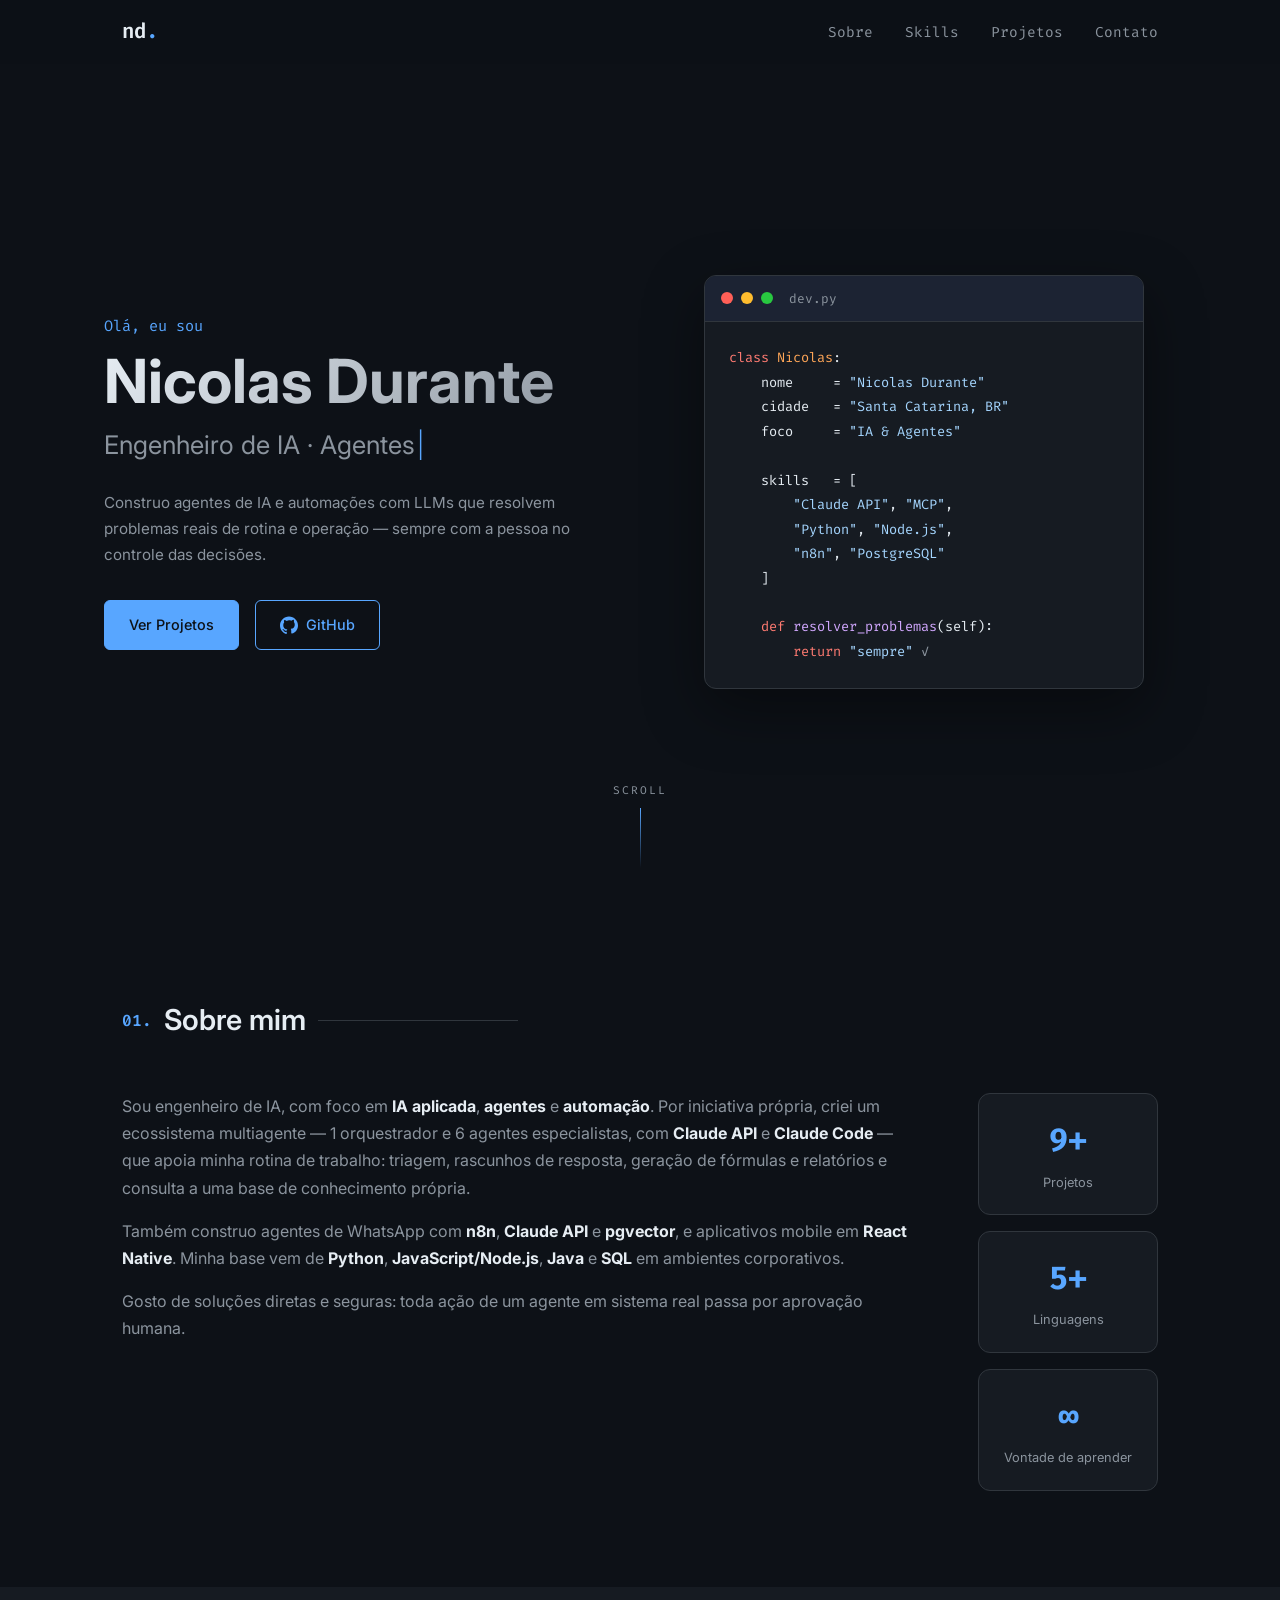
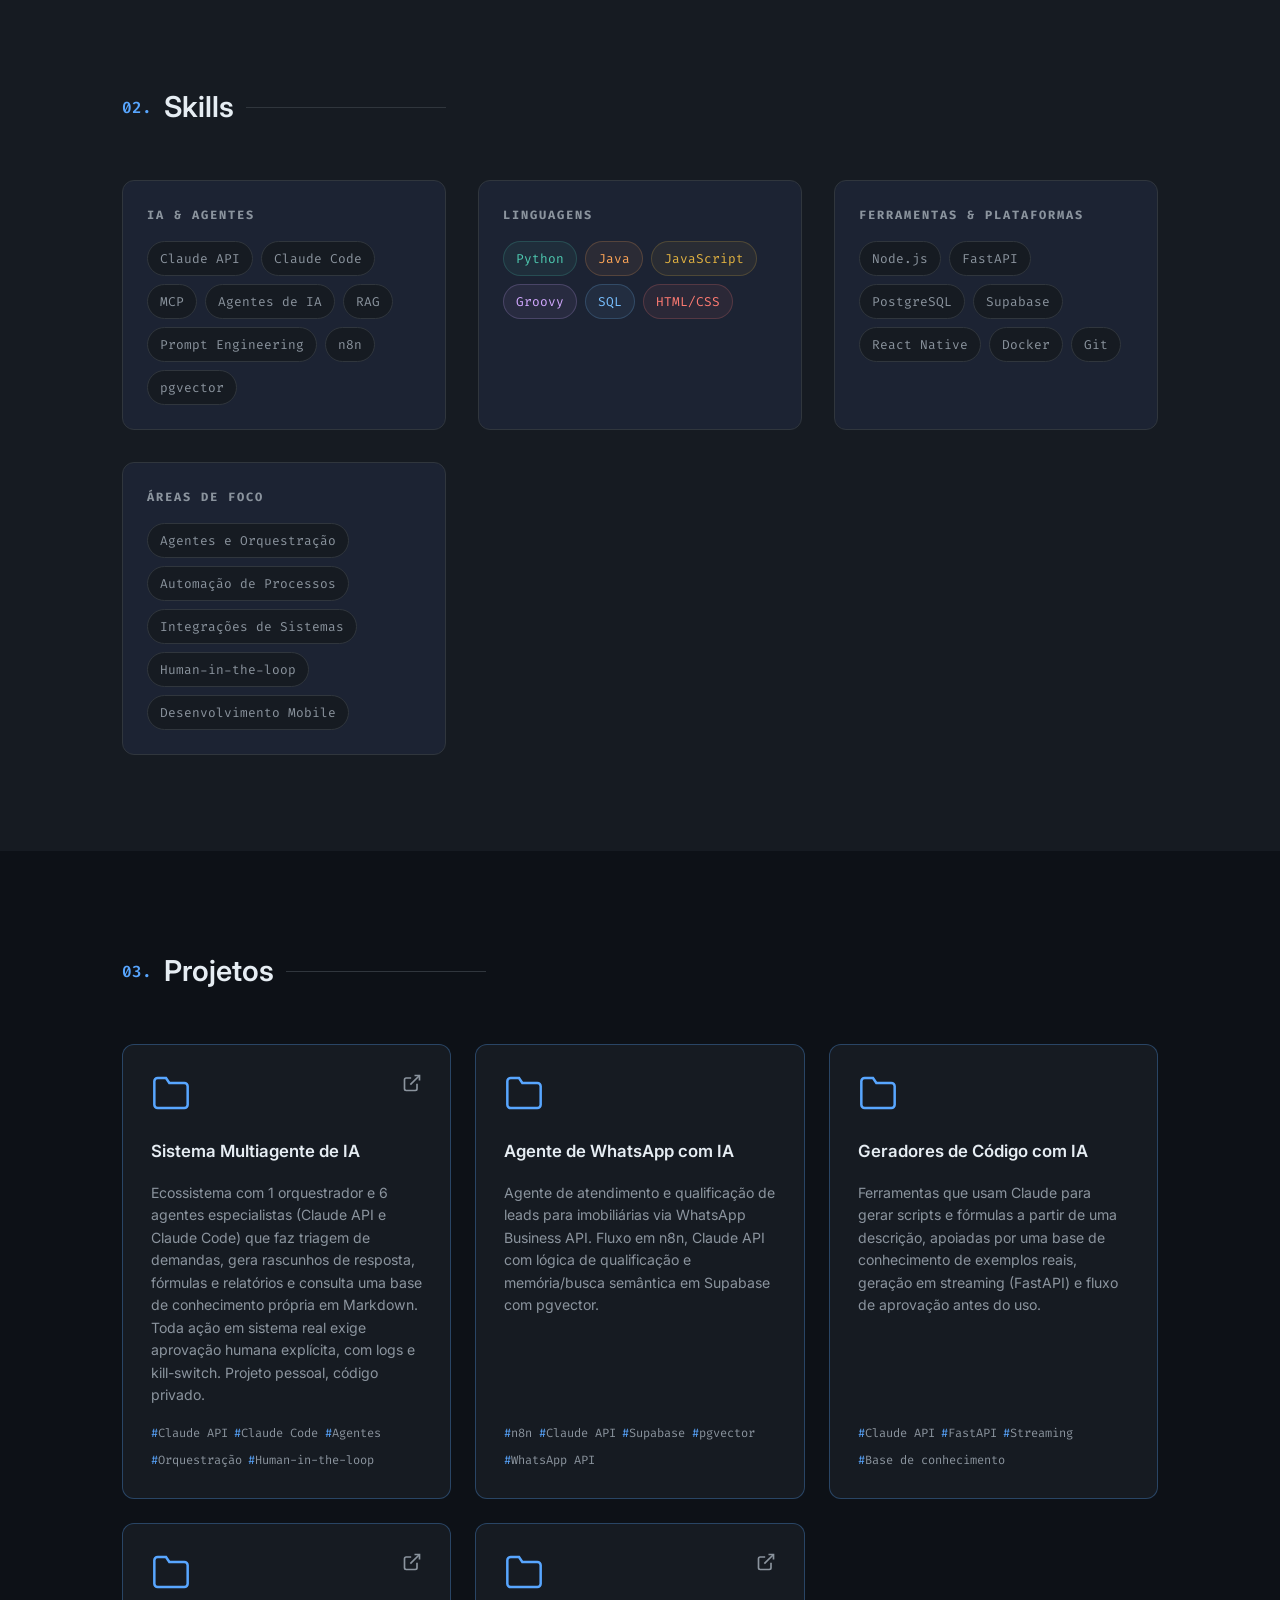
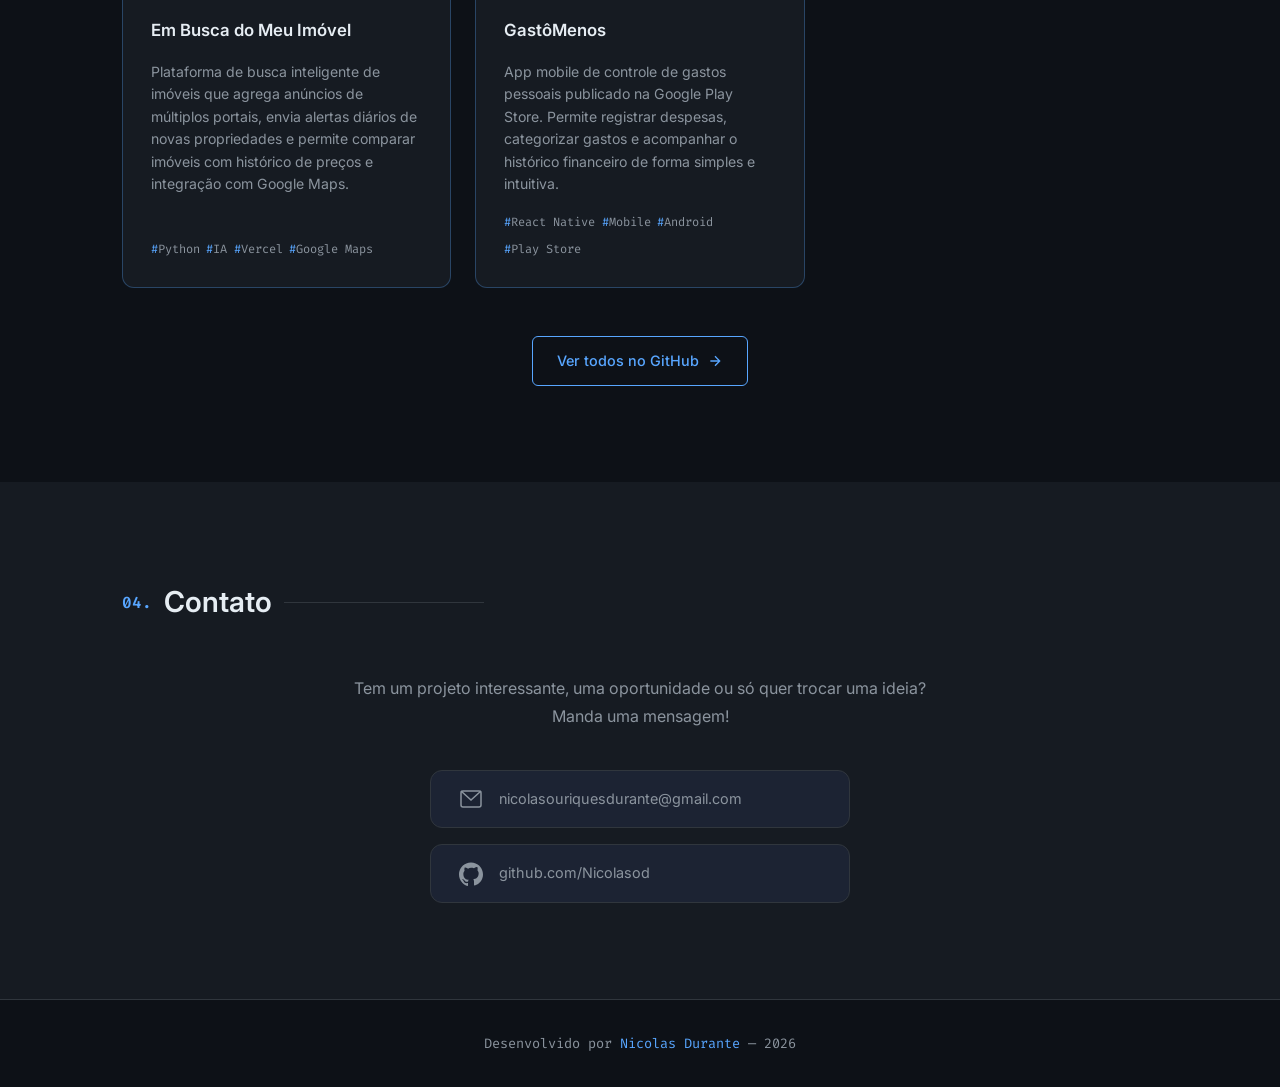
==== commit 419845d4: "Remove termos restantes de atendimento/chamado de titulos e textos Co-Authored-By: Claude Sonnet 5.5" ====
--- a/index.html
+++ b/index.html
@@ -198,7 +198,7 @@
               </a>
             </div>
           </div>
-          <h3 class="project-name"><a href="multiagente.html" style="color:inherit;text-decoration:none;">Sistema Multiagente de Atendimento</a></h3>
+          <h3 class="project-name"><a href="multiagente.html" style="color:inherit;text-decoration:none;">Sistema Multiagente de IA</a></h3>
           <p class="project-desc">
             Ecossistema com 1 orquestrador e 6 agentes especialistas (Claude API e Claude Code) que faz triagem de demandas, gera rascunhos de resposta, fórmulas e relatórios e consulta uma base de conhecimento própria em Markdown. Toda ação em sistema real exige aprovação humana explícita, com logs e kill-switch. Projeto pessoal, código privado.
           </p>
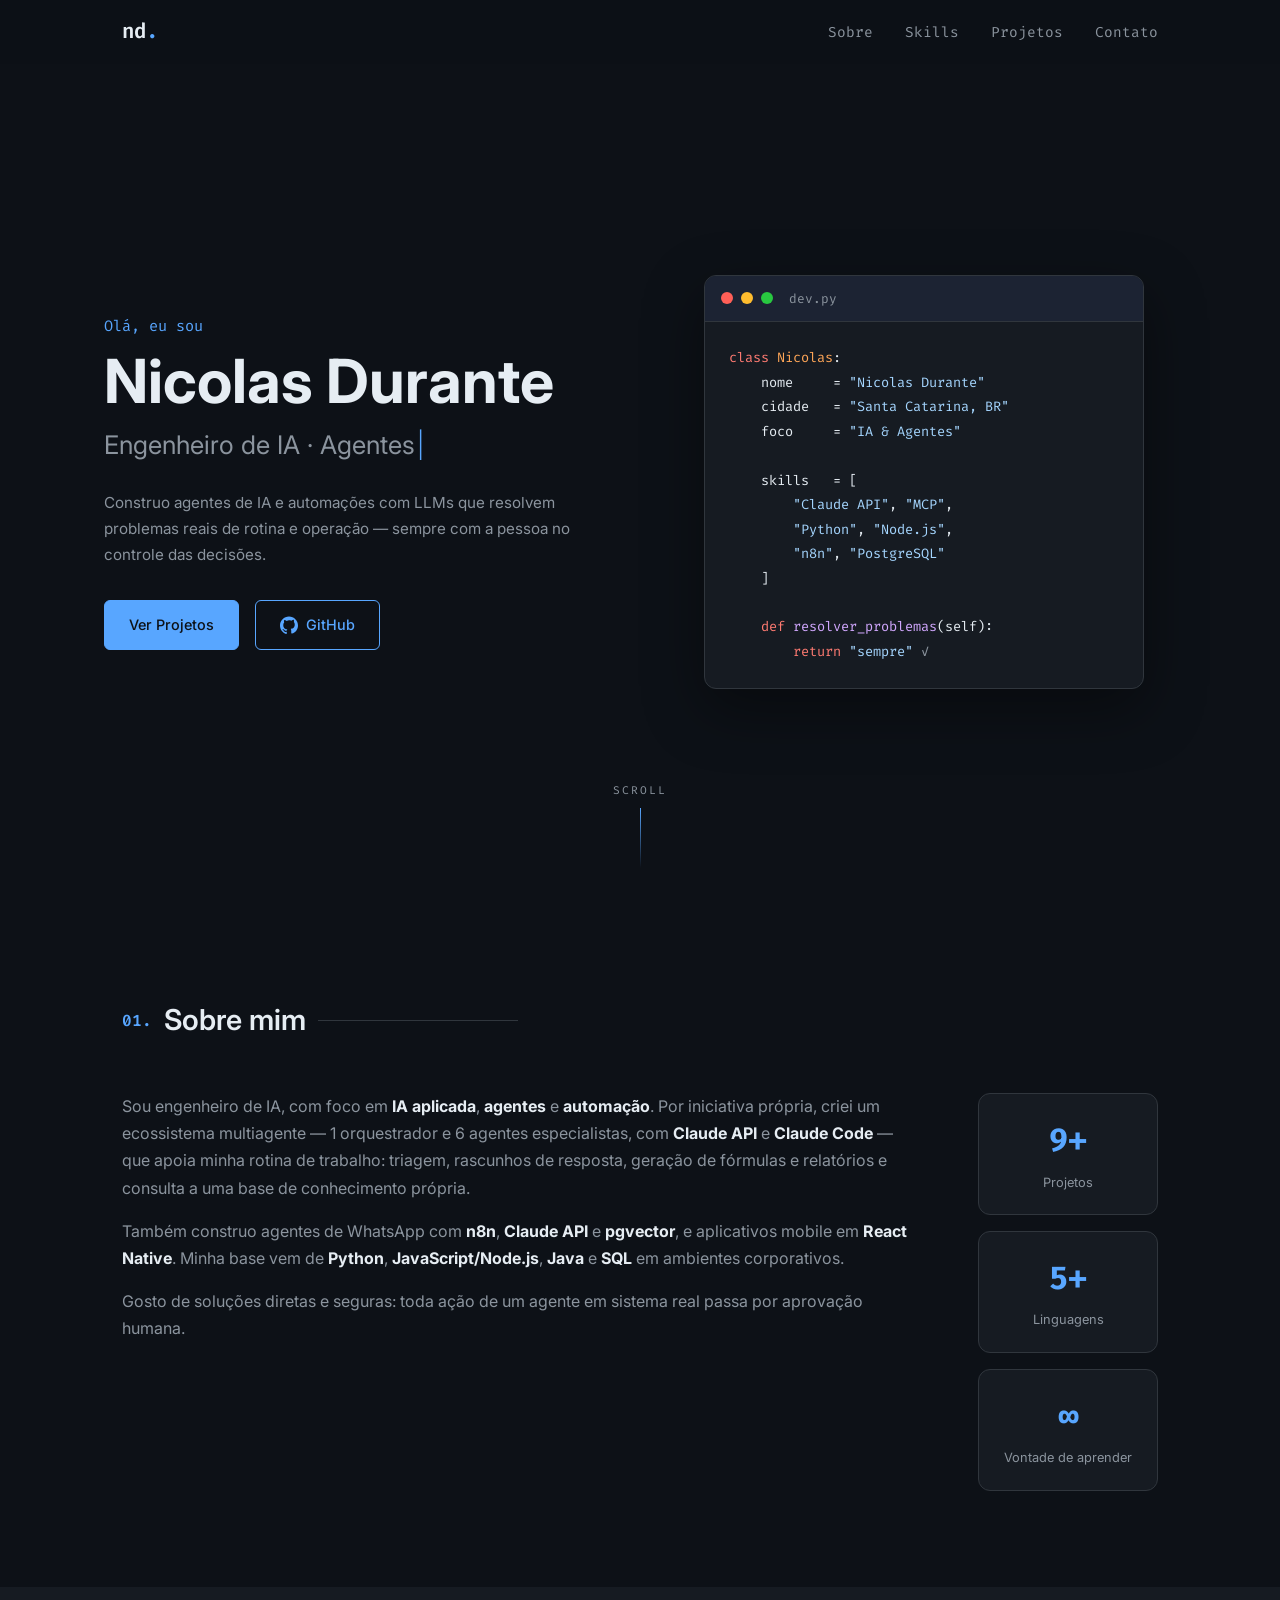
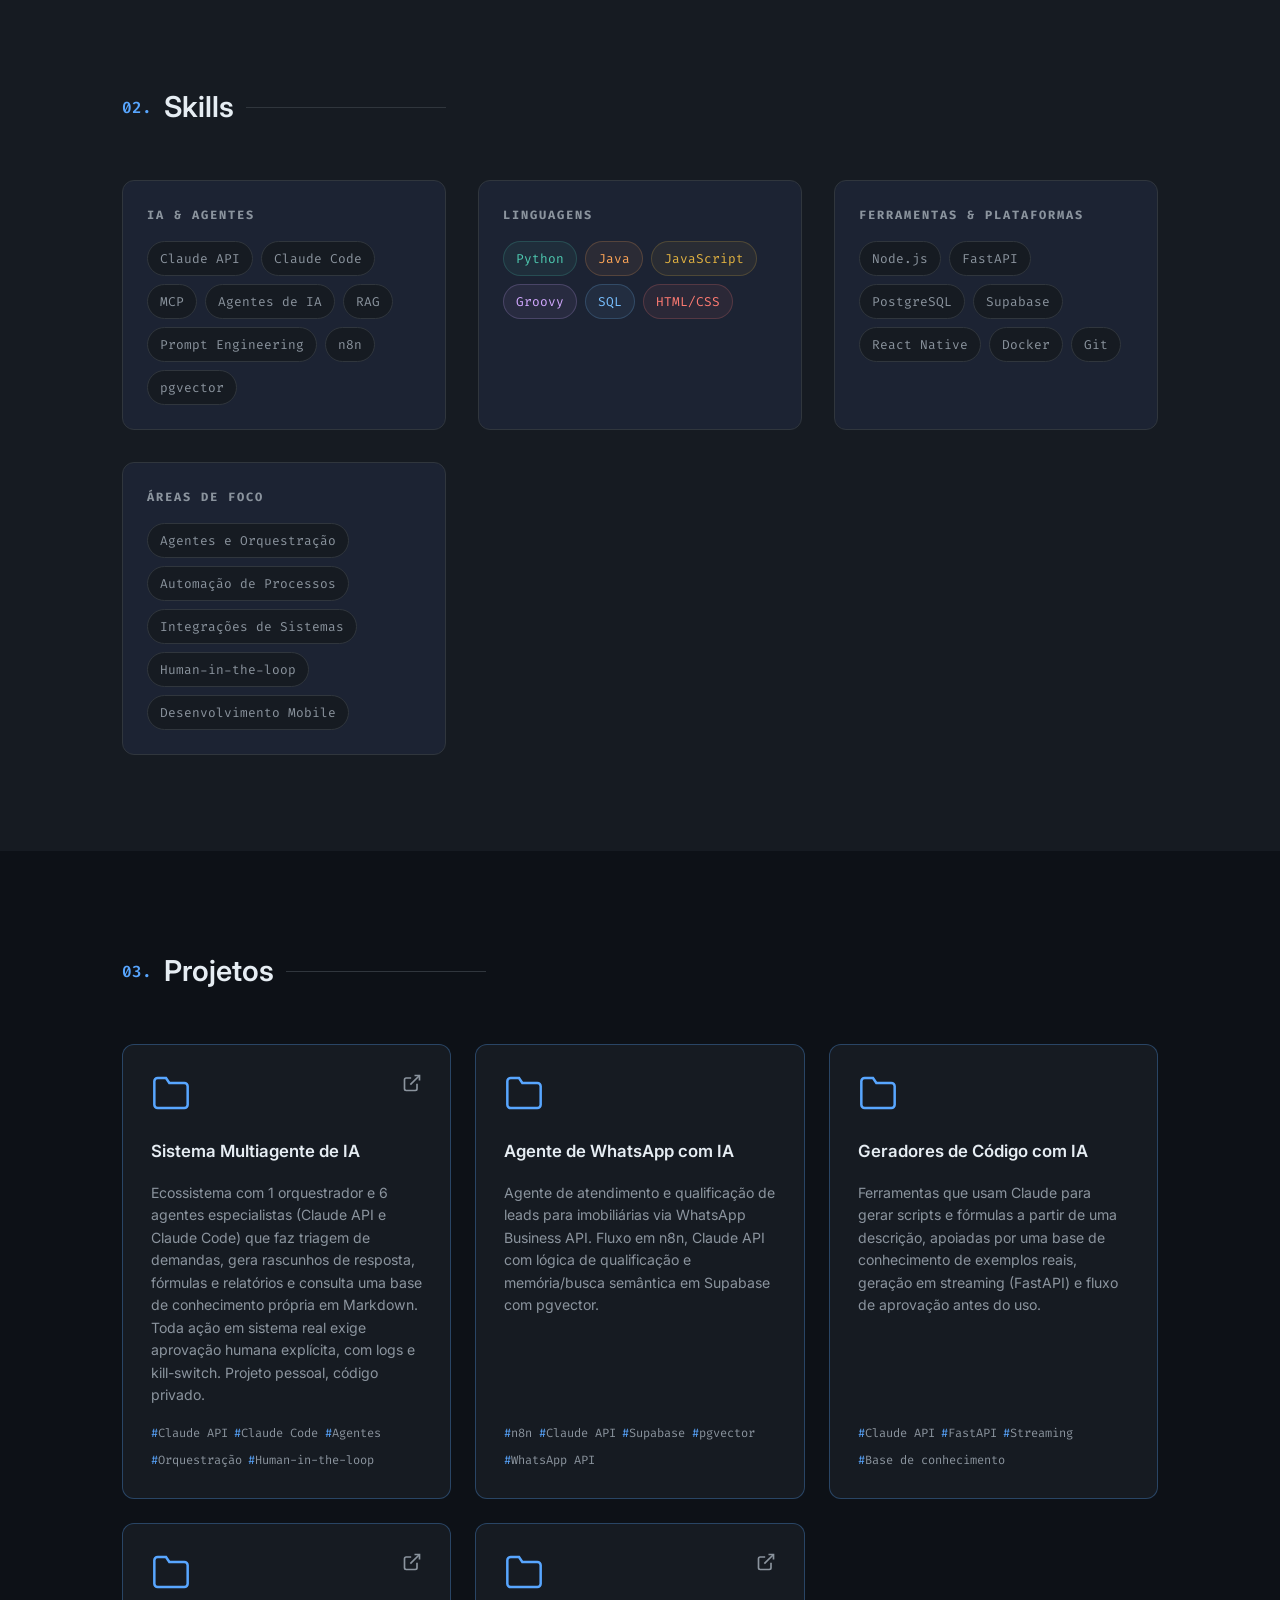
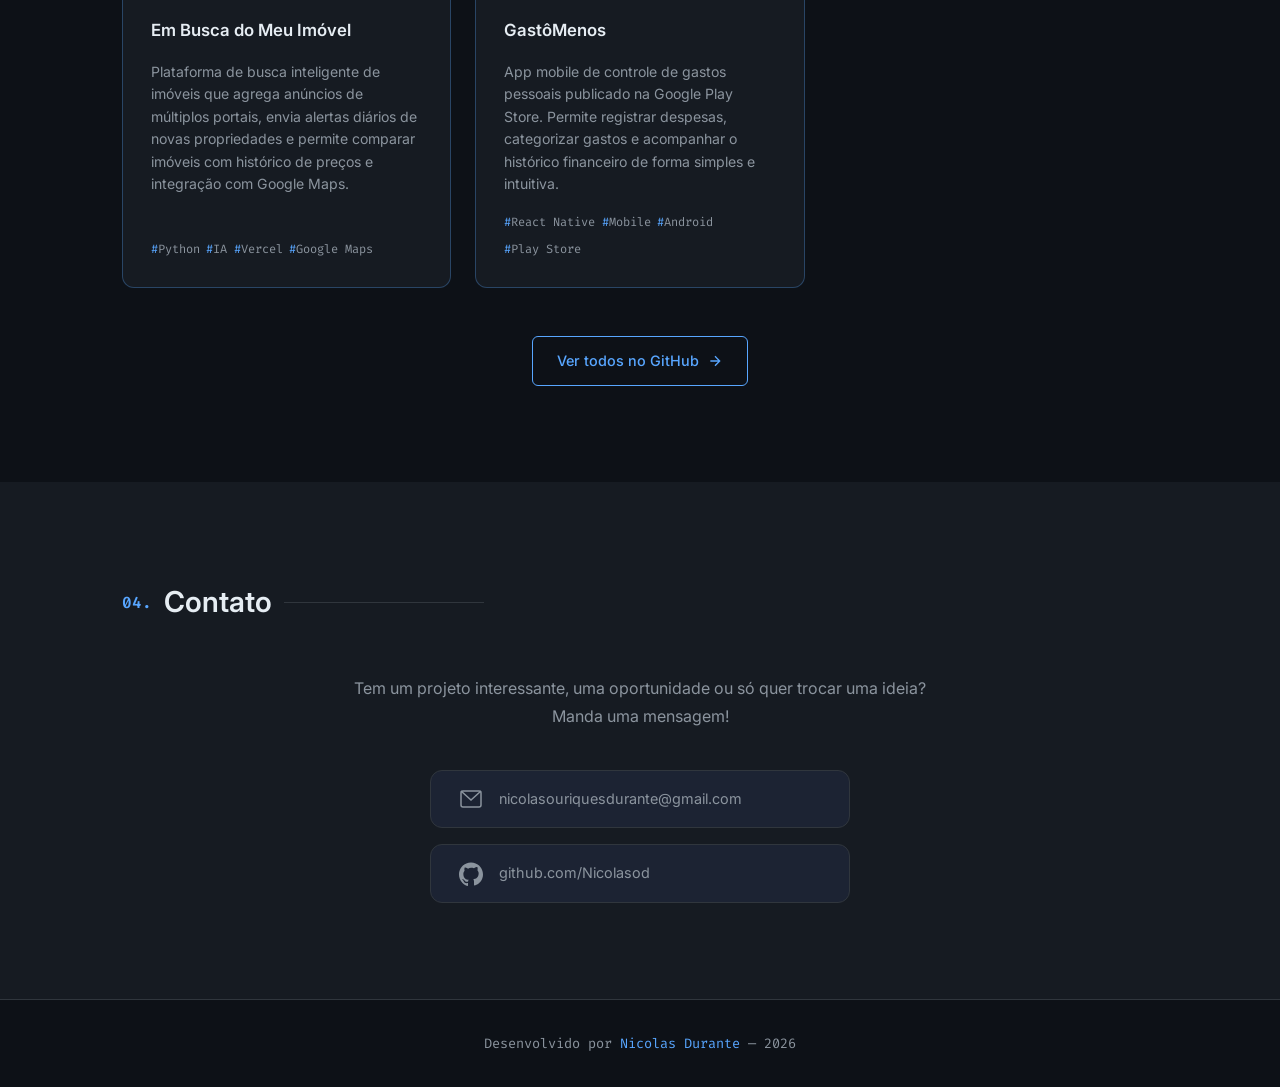
==== commit 3640c991: "Titulo com cor solida e color-scheme dark (legibilidade no navegador do LinkedIn) Co-Authored-By: Cl" ====
--- a/index.html
+++ b/index.html
@@ -3,6 +3,7 @@
 <head>
   <meta charset="UTF-8" />
   <meta name="viewport" content="width=device-width, initial-scale=1.0" />
+  <meta name="color-scheme" content="dark" />
   <title>Nicolas Durante — Engenheiro de IA | Agentes e Automação</title>
   <meta name="description" content="Nicolas Durante — Engenheiro de IA focado em IA aplicada: agentes, LLMs e automação de processos." />
   <meta property="og:type" content="website" />
--- a/style.css
+++ b/style.css
@@ -2,6 +2,7 @@
 *, *::before, *::after { box-sizing: border-box; margin: 0; padding: 0; }
 
 :root {
+  color-scheme: dark;
   --bg:        #0d1117;
   --bg2:       #161b22;
   --bg3:       #1c2333;
@@ -106,8 +107,7 @@
   font-size: clamp(2.2rem, 5vw, 3.8rem);
   font-weight: 700; line-height: 1.1;
   margin-bottom: .5rem;
-  background: linear-gradient(135deg, #e6edf3 0%, #8b949e 100%);
-  -webkit-background-clip: text; -webkit-text-fill-color: transparent;
+  color: #e6edf3;
 }
 
 .hero-role {
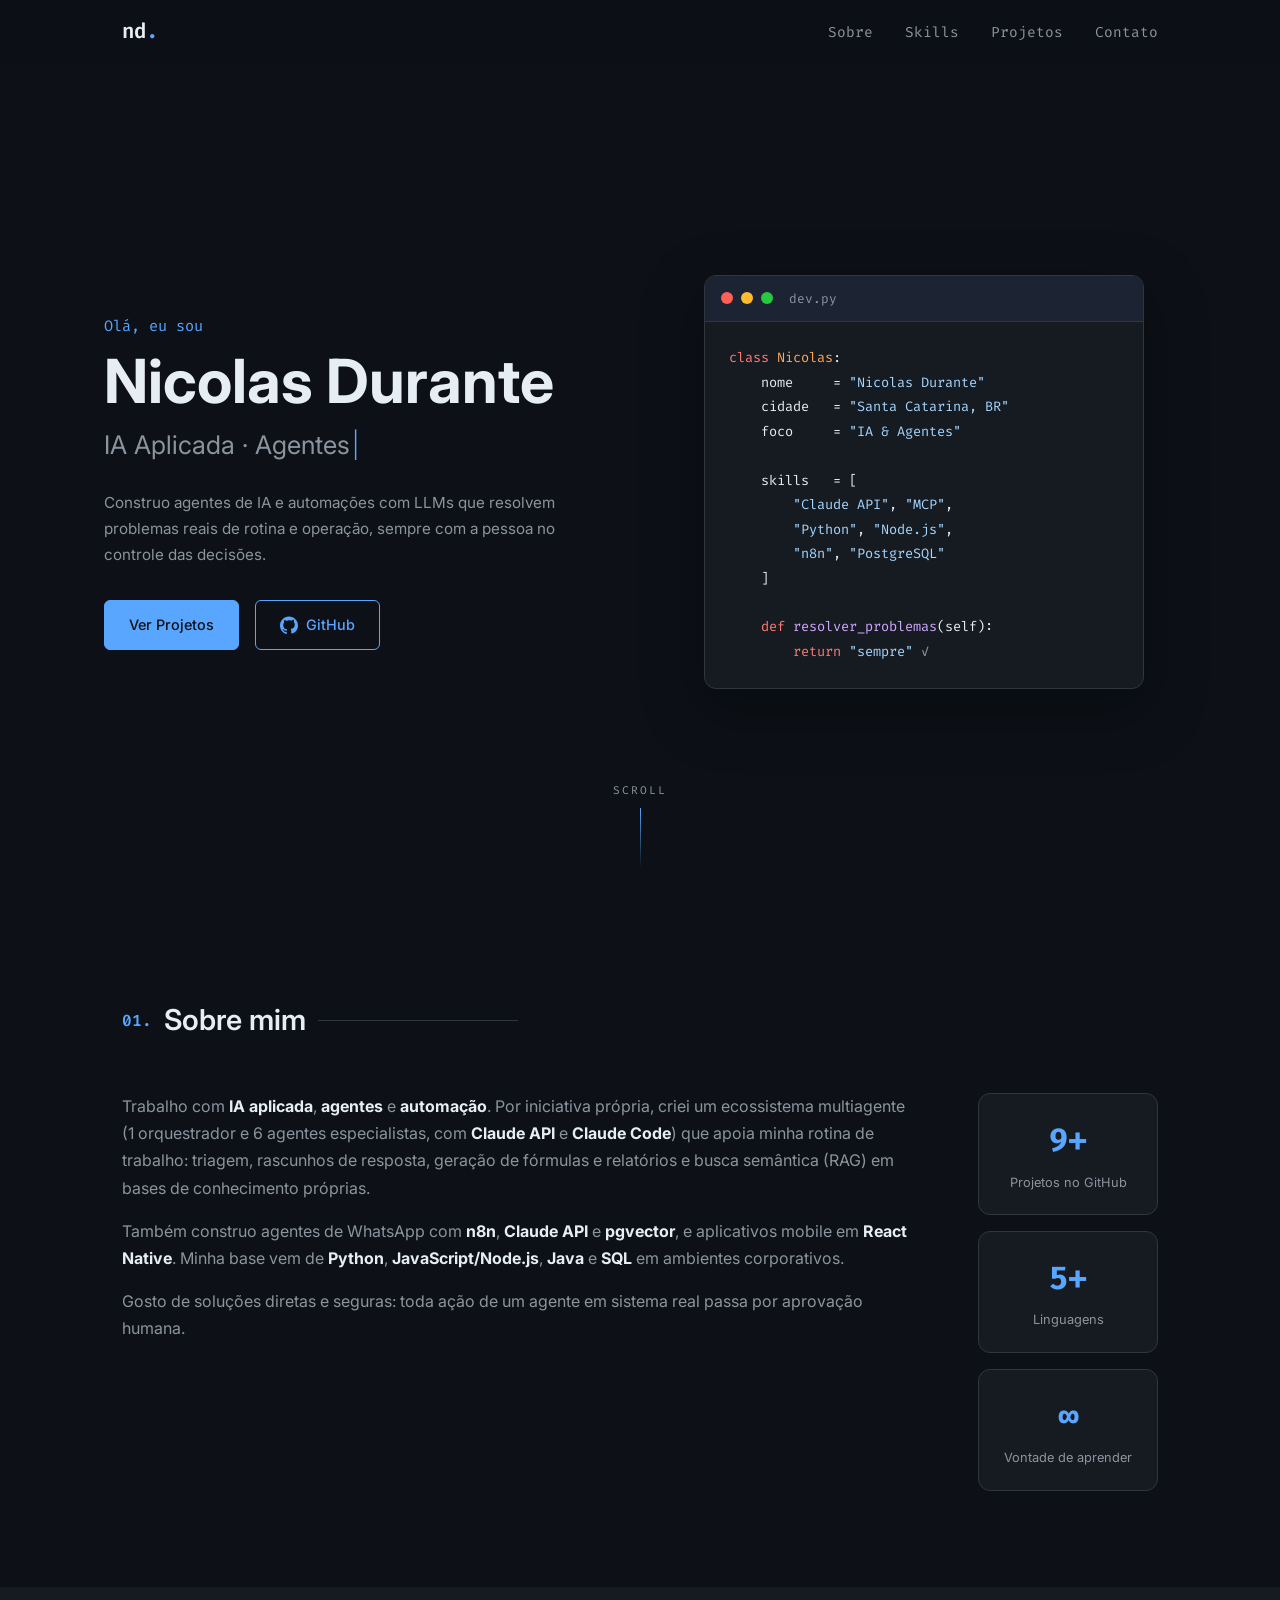
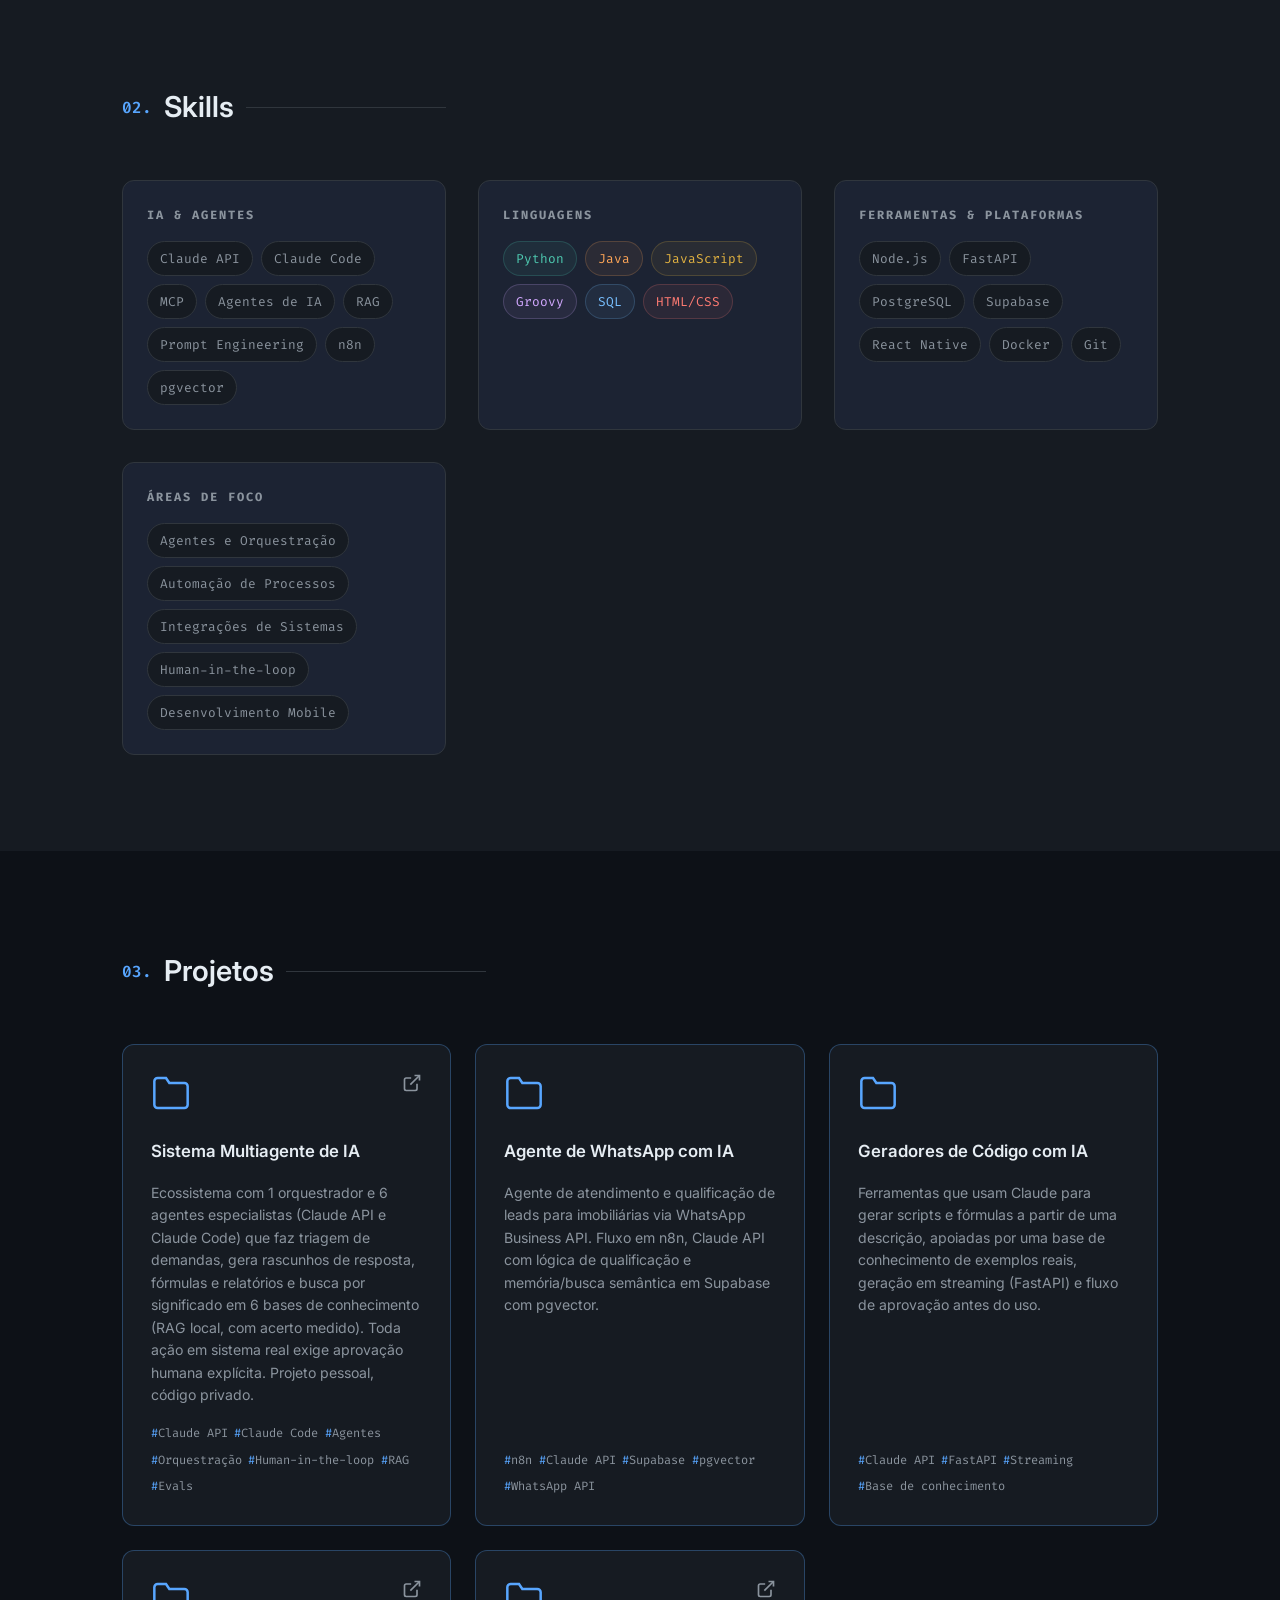
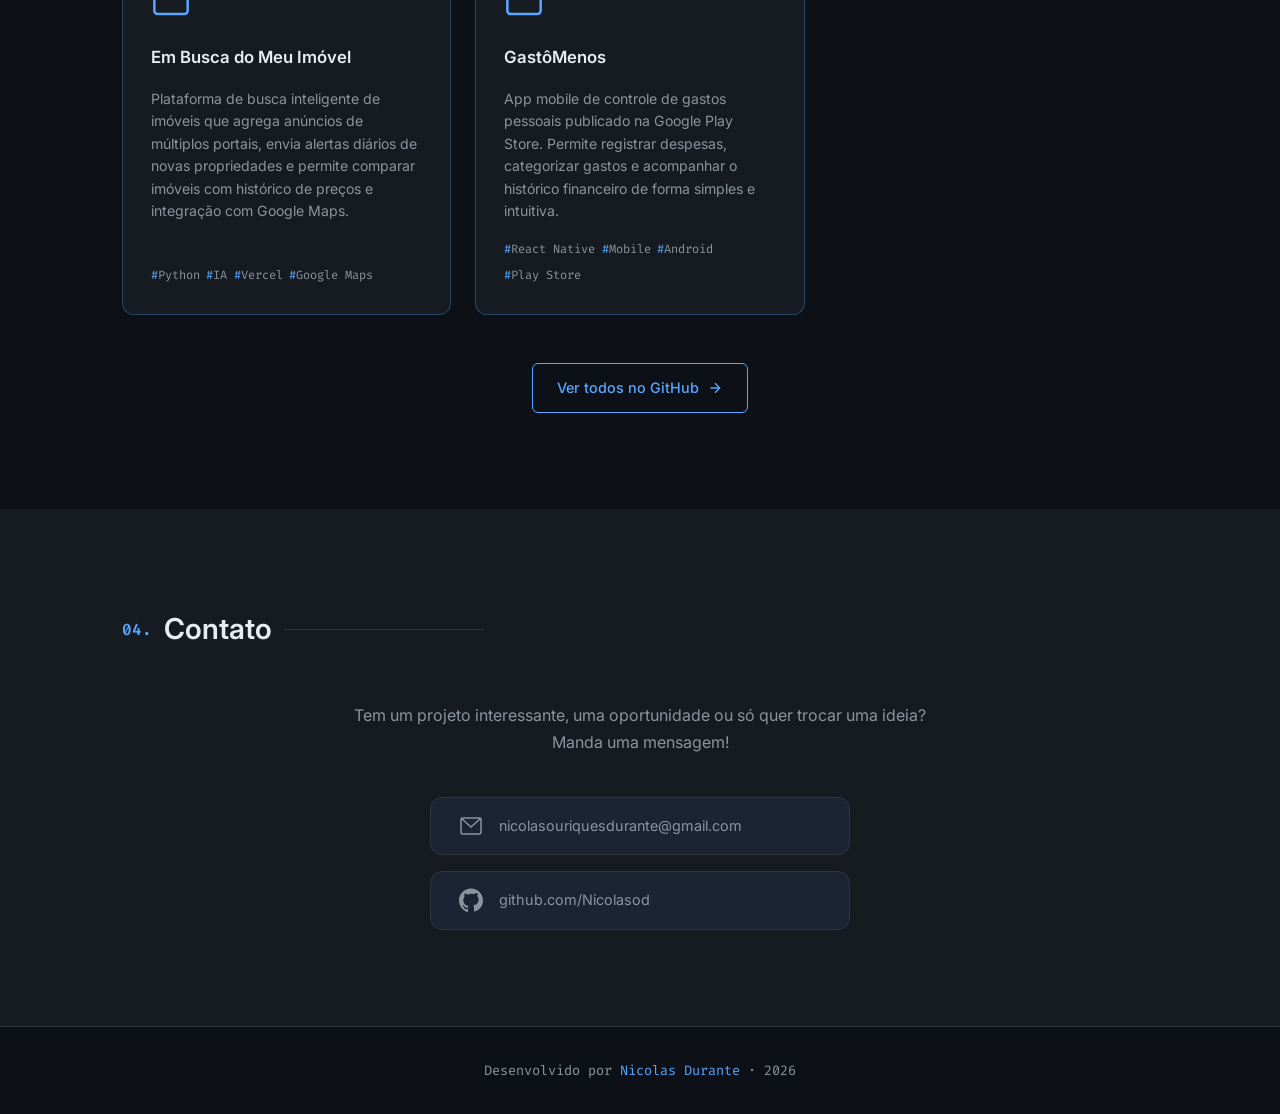
==== commit 081401b9: "Portfolio: RAG no card e no Sobre, sem 'Engenheiro de IA', sem kill-switch e sem travessao Co-Author" ====
--- a/index.html
+++ b/index.html
@@ -4,10 +4,10 @@
   <meta charset="UTF-8" />
   <meta name="viewport" content="width=device-width, initial-scale=1.0" />
   <meta name="color-scheme" content="dark" />
-  <title>Nicolas Durante — Engenheiro de IA | Agentes e Automação</title>
-  <meta name="description" content="Nicolas Durante — Engenheiro de IA focado em IA aplicada: agentes, LLMs e automação de processos." />
+  <title>Nicolas Durante | IA Aplicada, Agentes e Automação</title>
+  <meta name="description" content="Nicolas Durante: IA aplicada, agentes, LLMs e automação de processos." />
   <meta property="og:type" content="website" />
-  <meta property="og:title" content="Nicolas Durante | Engenheiro de IA" />
+  <meta property="og:title" content="Nicolas Durante | IA Aplicada e Agentes" />
   <meta property="og:description" content="Agentes, automação e orquestração. Projetos e arquitetura." />
   <meta property="og:url" content="https://nicolasod.github.io/" />
   <meta property="og:image" content="https://nicolasod.github.io/img/og-portfolio.png" />
@@ -42,9 +42,9 @@
     <div class="hero-content">
       <p class="hero-greeting">Olá, eu sou</p>
       <h1 class="hero-name">Nicolas Durante</h1>
-      <h2 class="hero-role">Engenheiro de IA · <span class="typed-wrapper"><span id="typed"></span><span class="cursor">|</span></span></h2>
+      <h2 class="hero-role">IA Aplicada · <span class="typed-wrapper"><span id="typed"></span><span class="cursor">|</span></span></h2>
       <p class="hero-desc">
-        Construo agentes de IA e automações com LLMs que resolvem problemas reais de rotina e operação — sempre com a pessoa no controle das decisões.
+        Construo agentes de IA e automações com LLMs que resolvem problemas reais de rotina e operação, sempre com a pessoa no controle das decisões.
       </p>
       <div class="hero-buttons">
         <a href="#projetos" class="btn btn-primary">Ver Projetos</a>
@@ -90,10 +90,10 @@
       <div class="sobre-grid">
         <div class="sobre-text">
           <p>
-            Sou engenheiro de IA, com foco em <strong>IA aplicada</strong>, <strong>agentes</strong> e <strong>automação</strong>.
-            Por iniciativa própria, criei um ecossistema multiagente — 1 orquestrador e 6 agentes especialistas, com
-            <strong>Claude API</strong> e <strong>Claude Code</strong> — que apoia minha rotina de trabalho: triagem, rascunhos de resposta,
-            geração de fórmulas e relatórios e consulta a uma base de conhecimento própria.
+            Trabalho com <strong>IA aplicada</strong>, <strong>agentes</strong> e <strong>automação</strong>.
+            Por iniciativa própria, criei um ecossistema multiagente (1 orquestrador e 6 agentes especialistas, com
+            <strong>Claude API</strong> e <strong>Claude Code</strong>) que apoia minha rotina de trabalho: triagem, rascunhos de resposta,
+            geração de fórmulas e relatórios e busca semântica (RAG) em bases de conhecimento próprias.
           </p>
           <p>
             Também construo agentes de WhatsApp com <strong>n8n</strong>, <strong>Claude API</strong> e <strong>pgvector</strong>, e aplicativos
@@ -107,7 +107,7 @@
         <div class="sobre-cards">
           <div class="stat-card">
             <span class="stat-num">9+</span>
-            <span class="stat-label">Projetos</span>
+            <span class="stat-label">Projetos no GitHub</span>
           </div>
           <div class="stat-card">
             <span class="stat-num">5+</span>
@@ -201,7 +201,7 @@
           </div>
           <h3 class="project-name"><a href="multiagente.html" style="color:inherit;text-decoration:none;">Sistema Multiagente de IA</a></h3>
           <p class="project-desc">
-            Ecossistema com 1 orquestrador e 6 agentes especialistas (Claude API e Claude Code) que faz triagem de demandas, gera rascunhos de resposta, fórmulas e relatórios e consulta uma base de conhecimento própria em Markdown. Toda ação em sistema real exige aprovação humana explícita, com logs e kill-switch. Projeto pessoal, código privado.
+            Ecossistema com 1 orquestrador e 6 agentes especialistas (Claude API e Claude Code) que faz triagem de demandas, gera rascunhos de resposta, fórmulas e relatórios e busca por significado em 6 bases de conhecimento (RAG local, com acerto medido). Toda ação em sistema real exige aprovação humana explícita. Projeto pessoal, código privado.
           </p>
           <div class="project-tags">
             <span class="ptag">Claude API</span>
@@ -209,6 +209,8 @@
             <span class="ptag">Agentes</span>
             <span class="ptag">Orquestração</span>
             <span class="ptag">Human-in-the-loop</span>
+            <span class="ptag">RAG</span>
+            <span class="ptag">Evals</span>
           </div>
         </article>
 
@@ -330,7 +332,7 @@
 
   <!-- FOOTER -->
   <footer>
-    <p>Desenvolvido por <span class="accent">Nicolas Durante</span> &mdash; 2026</p>
+    <p>Desenvolvido por <span class="accent">Nicolas Durante</span> · 2026</p>
   </footer>
 
   <script src="script.js"></script>
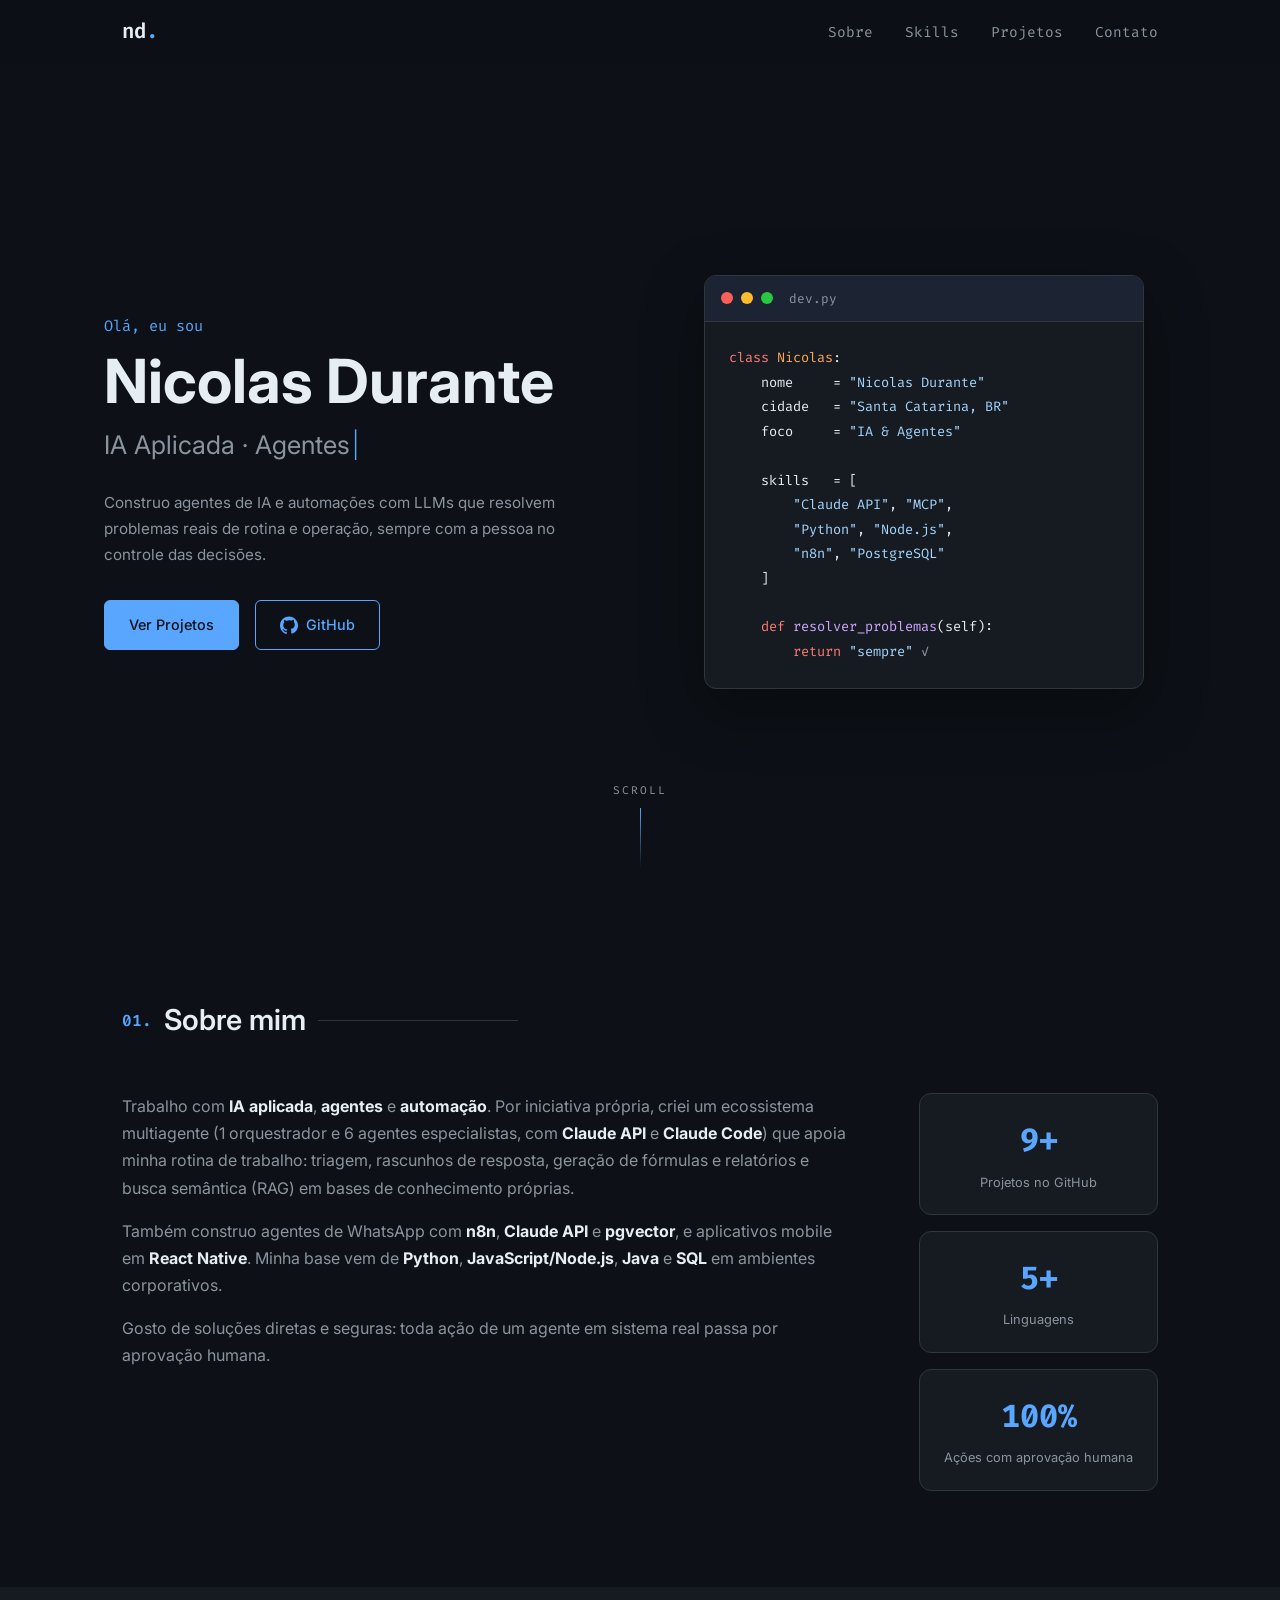
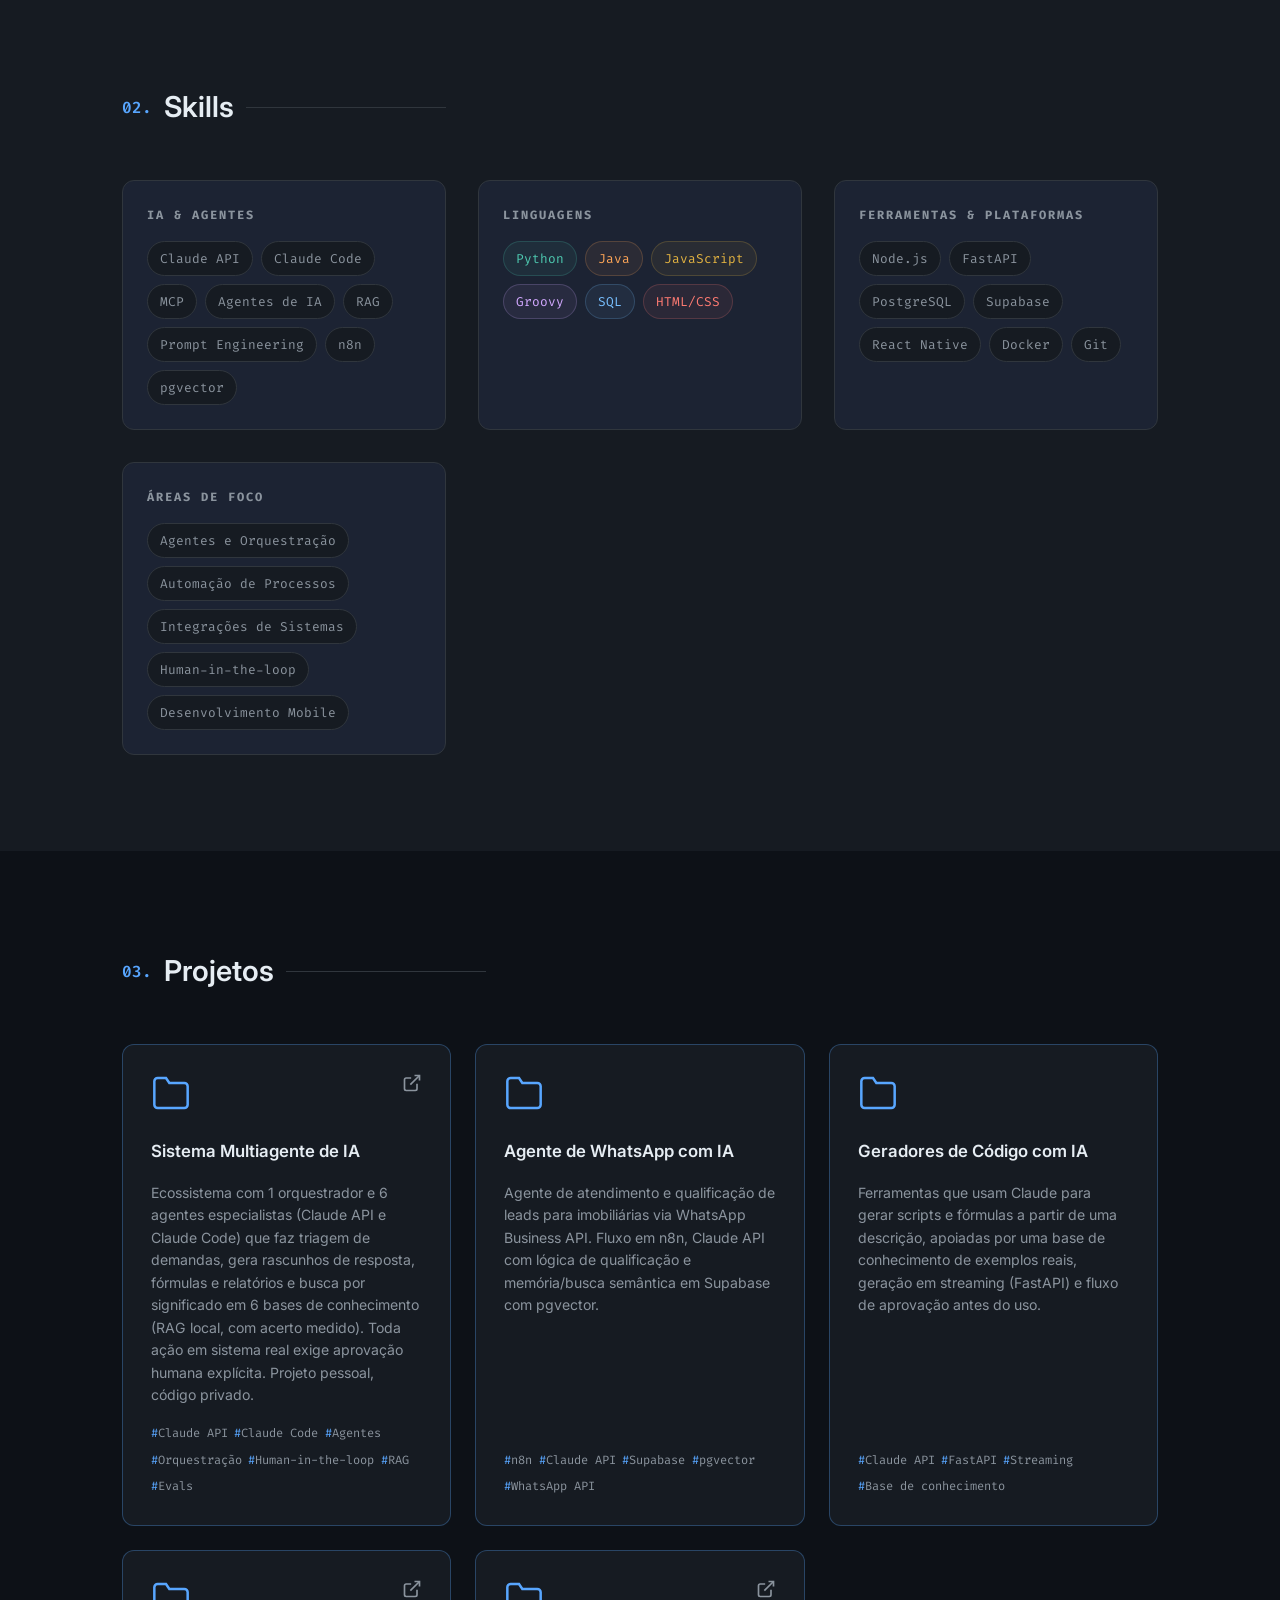
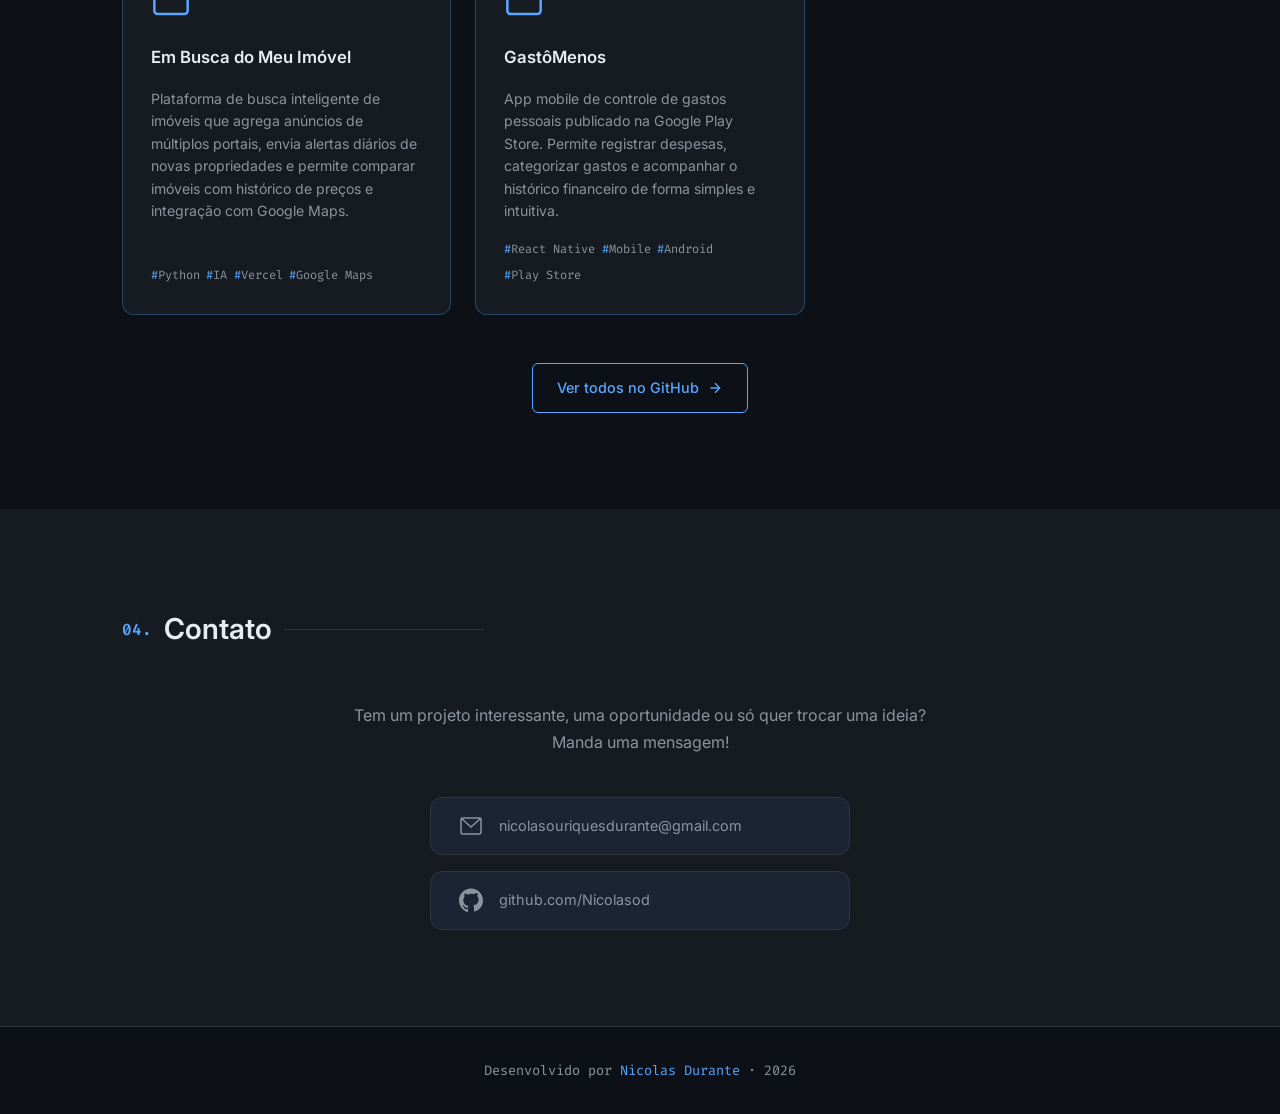
==== commit 468202f6: "Portfolio: contador 100% acoes com aprovacao humana Co-Authored-By: Claude Opus 5.5 <noreply@anthrop" ====
--- a/index.html
+++ b/index.html
@@ -114,8 +114,8 @@
             <span class="stat-label">Linguagens</span>
           </div>
           <div class="stat-card">
-            <span class="stat-num">∞</span>
-            <span class="stat-label">Vontade de aprender</span>
+            <span class="stat-num">100%</span>
+            <span class="stat-label">Ações com aprovação humana</span>
           </div>
         </div>
       </div>
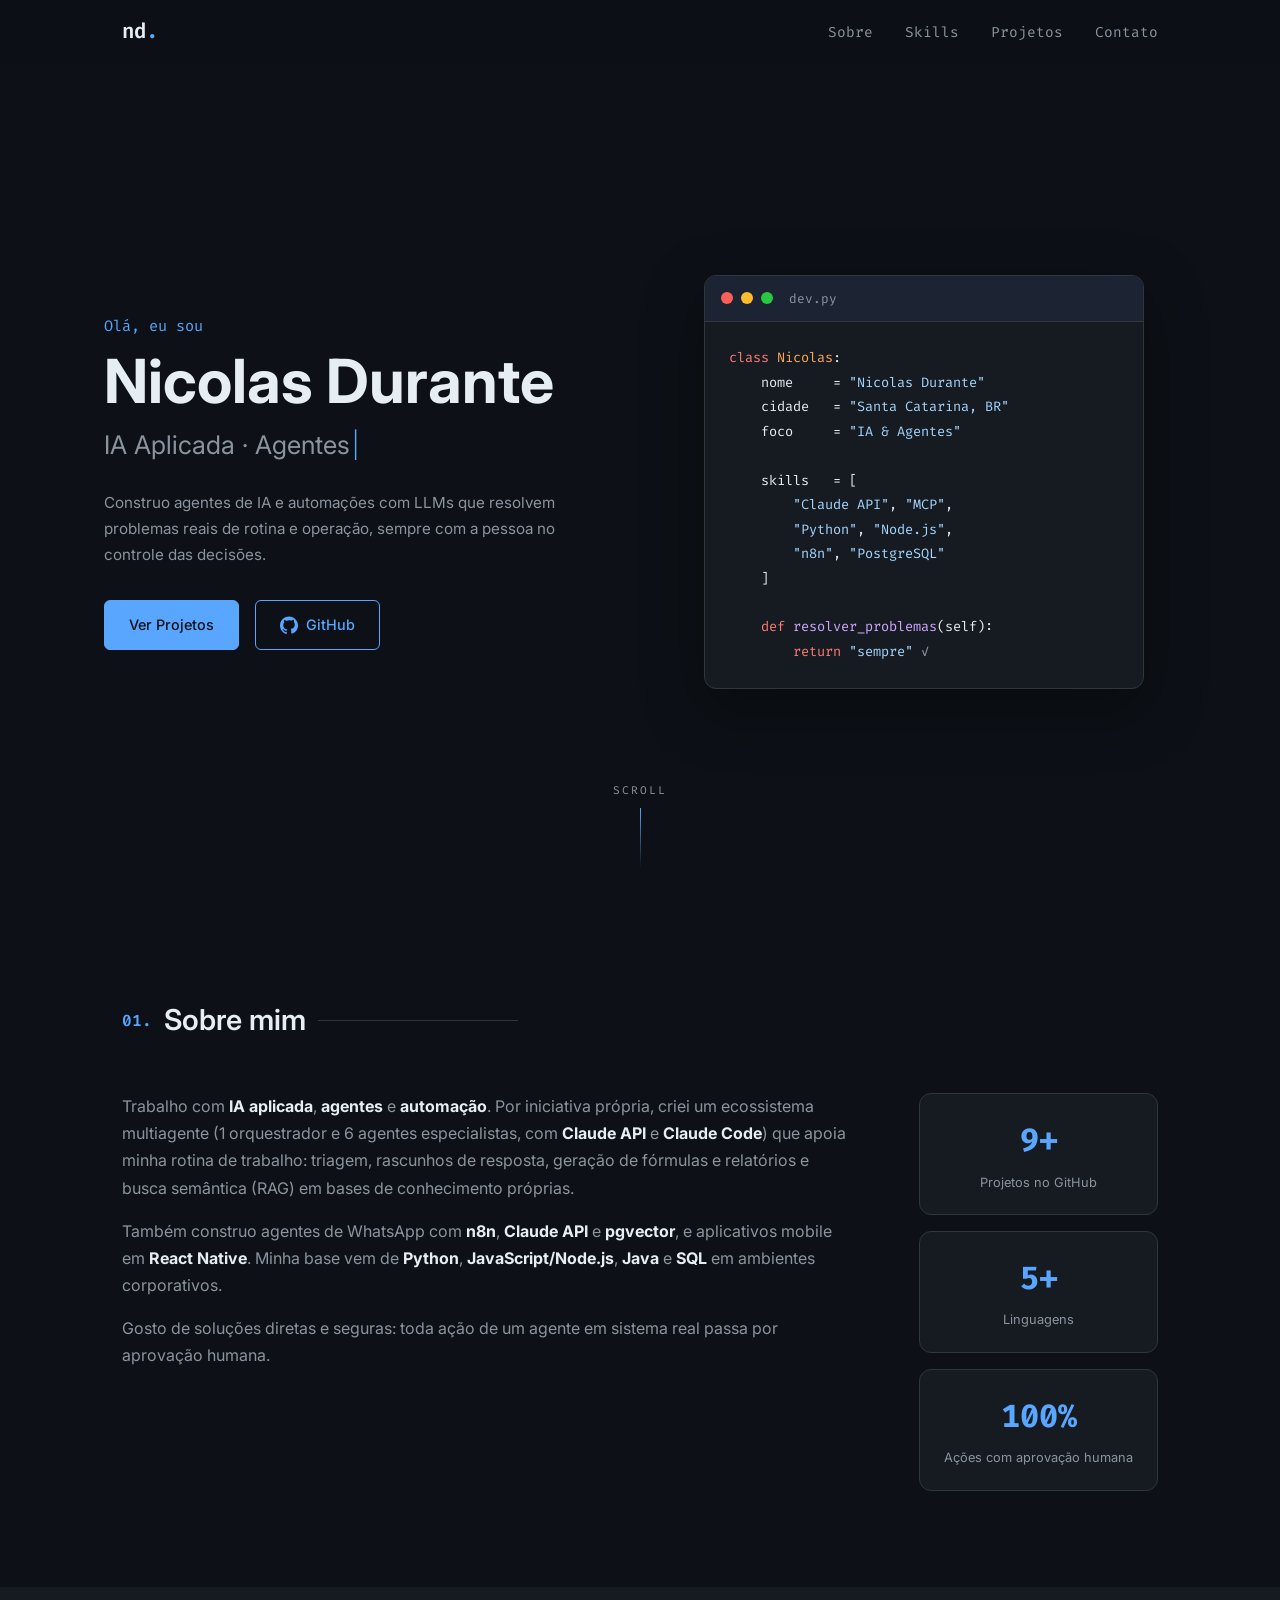
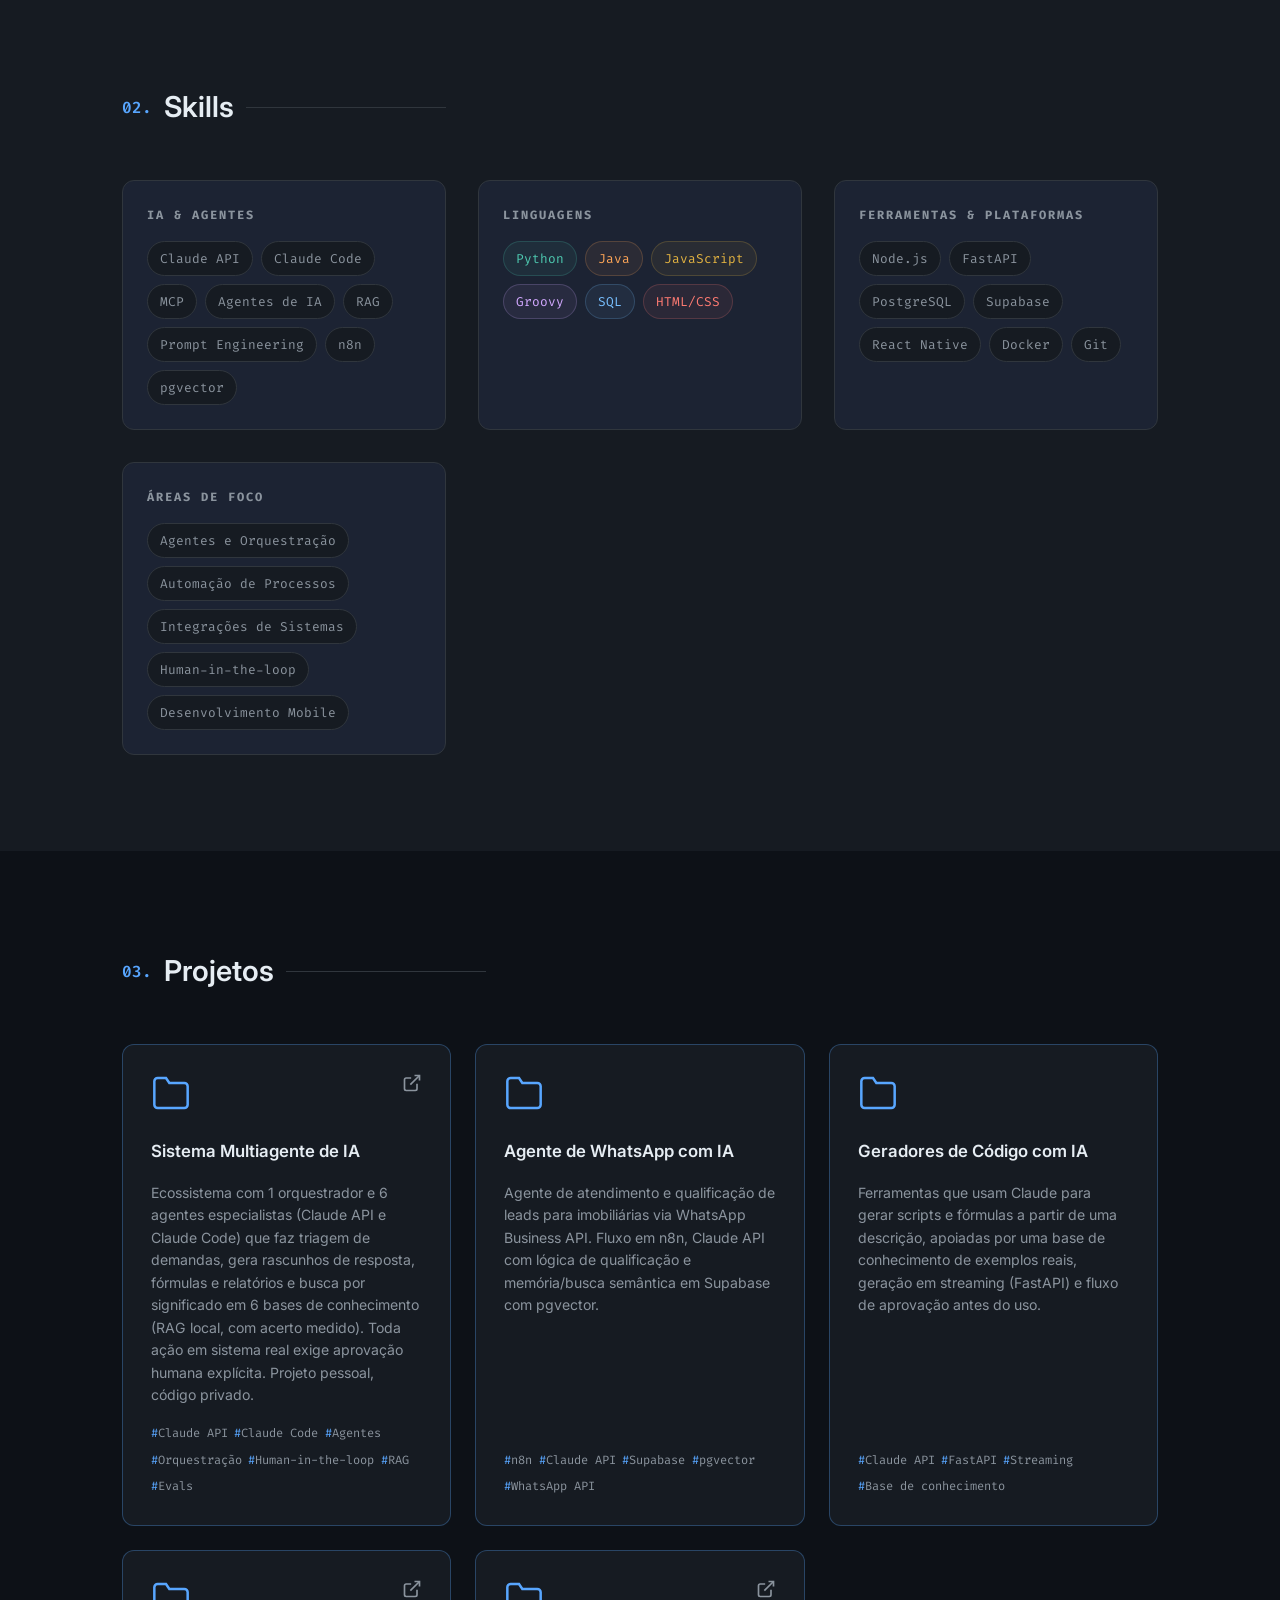
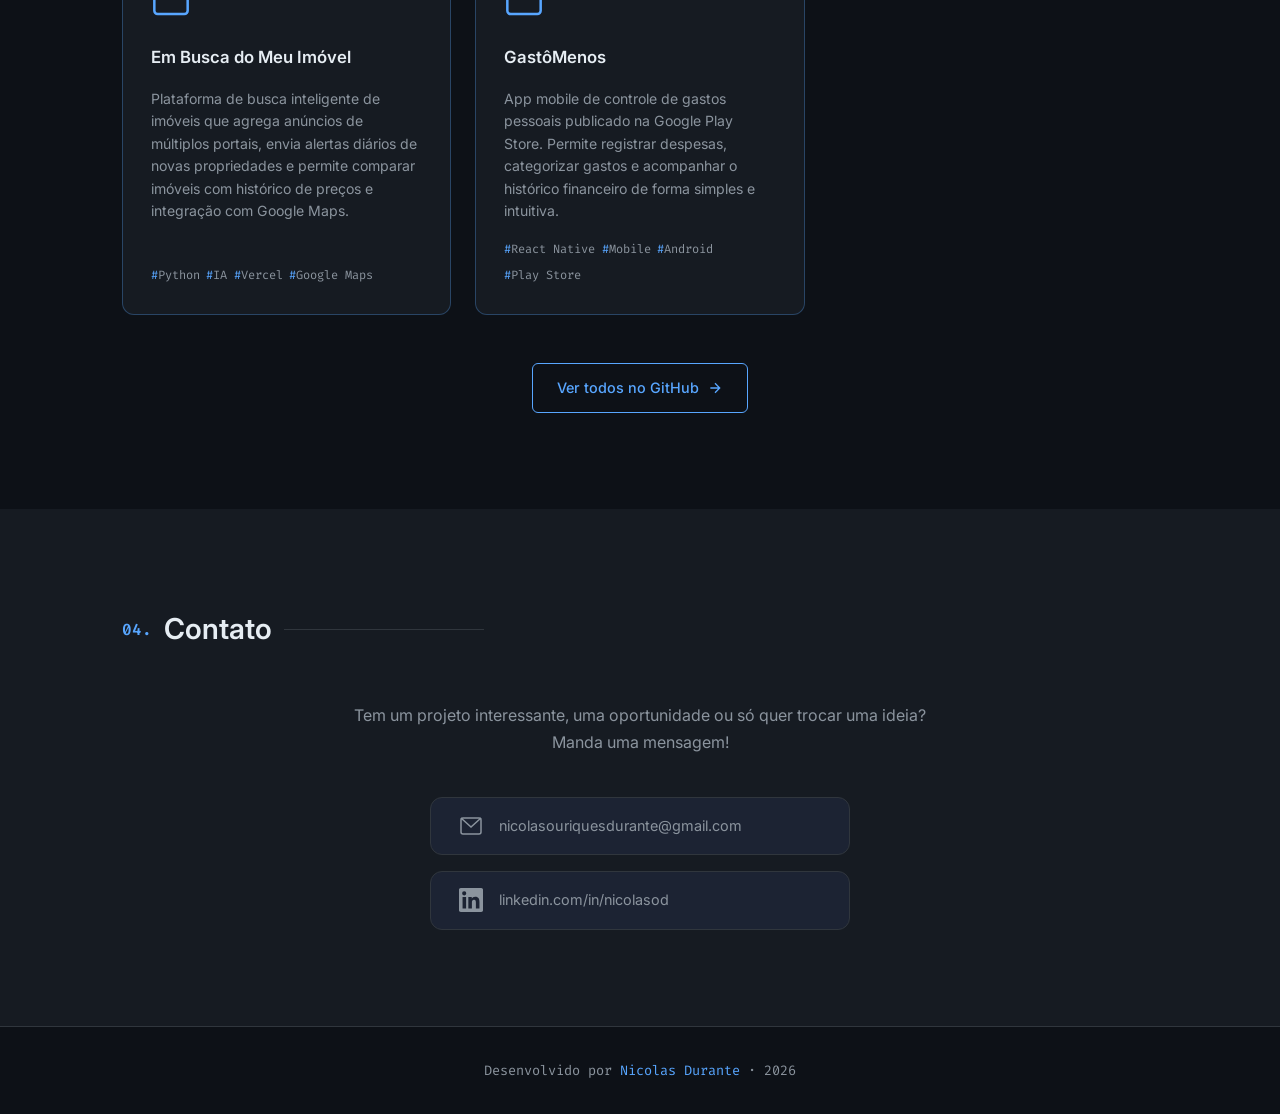
==== commit fbdd0fb7: "Portfolio: LinkedIn no lugar do GitHub no contato Co-Authored-By: Claude Opus 5.5 <noreply@anthropic" ====
--- a/index.html
+++ b/index.html
@@ -321,9 +321,9 @@
             <svg width="24" height="24" viewBox="0 0 24 24" fill="none" stroke="currentColor" stroke-width="1.5"><rect x="2" y="4" width="20" height="16" rx="2"/><polyline points="2,4 12,13 22,4"/></svg>
             <span>nicolasouriquesdurante@gmail.com</span>
           </a>
-          <a href="https://github.com/Nicolasod" target="_blank" rel="noopener" class="contato-card">
-            <svg width="24" height="24" viewBox="0 0 24 24" fill="currentColor"><path d="M12 .5C5.37.5 0 5.87 0 12.5c0 5.31 3.435 9.815 8.205 11.405.6.11.82-.26.82-.577v-2.234c-3.338.726-4.033-1.416-4.033-1.416-.546-1.387-1.333-1.756-1.333-1.756-1.089-.745.083-.729.083-.729 1.205.084 1.84 1.237 1.84 1.237 1.07 1.834 2.807 1.304 3.492.997.107-.775.418-1.305.762-1.604-2.665-.305-5.467-1.334-5.467-5.931 0-1.311.469-2.381 1.236-3.221-.124-.303-.535-1.524.117-3.176 0 0 1.008-.322 3.301 1.23A11.509 11.509 0 0112 5.803c1.02.005 2.047.138 3.006.404 2.291-1.552 3.297-1.23 3.297-1.23.653 1.653.242 2.874.118 3.176.77.84 1.235 1.911 1.235 3.221 0 4.609-2.807 5.624-5.479 5.921.43.372.823 1.102.823 2.222v3.293c0 .319.218.694.825.576C20.565 22.312 24 17.807 24 12.5 24 5.87 18.627.5 12 .5z"/></svg>
-            <span>github.com/Nicolasod</span>
+          <a href="https://www.linkedin.com/in/nicolasod" target="_blank" rel="noopener" class="contato-card">
+            <svg width="24" height="24" viewBox="0 0 24 24" fill="currentColor" aria-hidden="true"><path d="M20.45 20.45h-3.56v-5.57c0-1.33-.03-3.04-1.85-3.04-1.85 0-2.14 1.45-2.14 2.94v5.67H9.34V9h3.42v1.56h.05c.48-.9 1.64-1.85 3.37-1.85 3.6 0 4.27 2.37 4.27 5.46v6.28zM5.34 7.43a2.07 2.07 0 1 1 0-4.13 2.07 2.07 0 0 1 0 4.13zM7.12 20.45H3.56V9h3.56v11.45zM22.22 0H1.77C.79 0 0 .77 0 1.73v20.54C0 23.23.79 24 1.77 24h20.45c.98 0 1.78-.77 1.78-1.73V1.73C24 .77 23.2 0 22.22 0z"/></svg>
+            <span>linkedin.com/in/nicolasod</span>
           </a>
         </div>
       </div>
